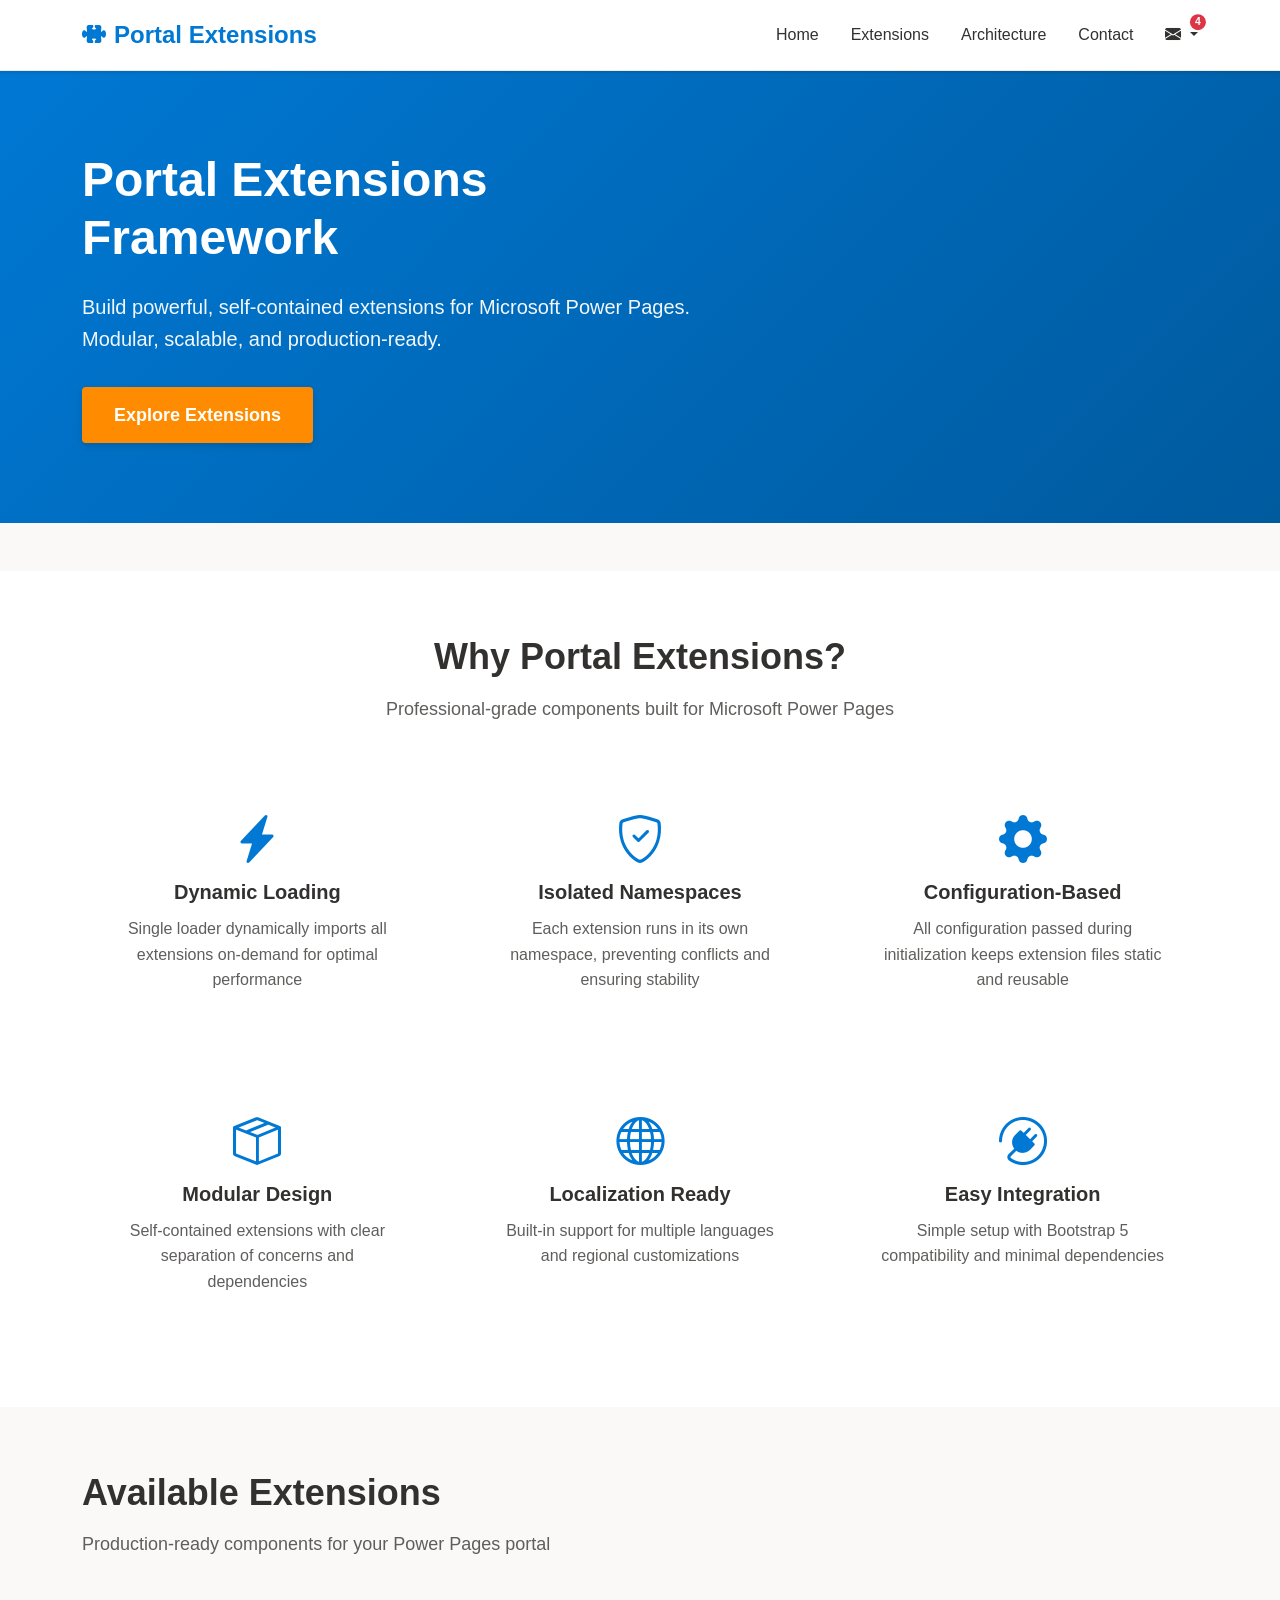
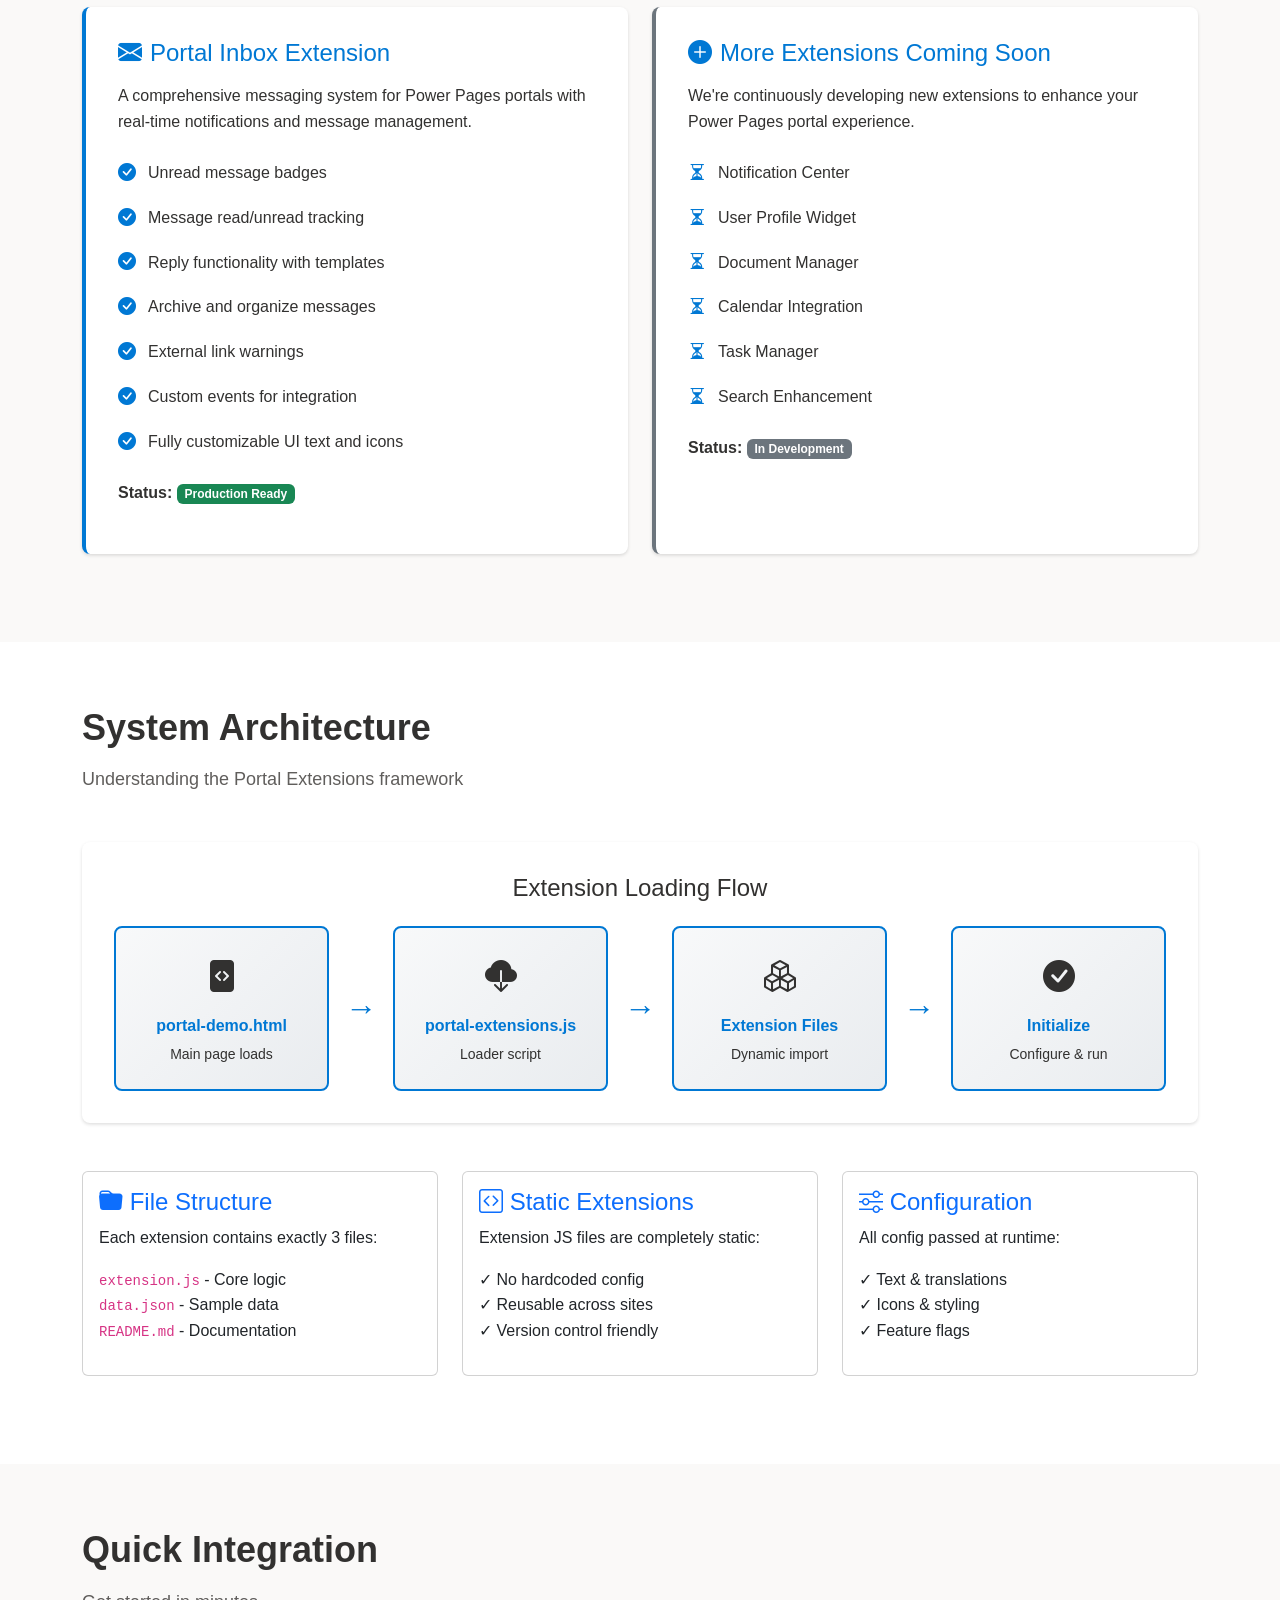
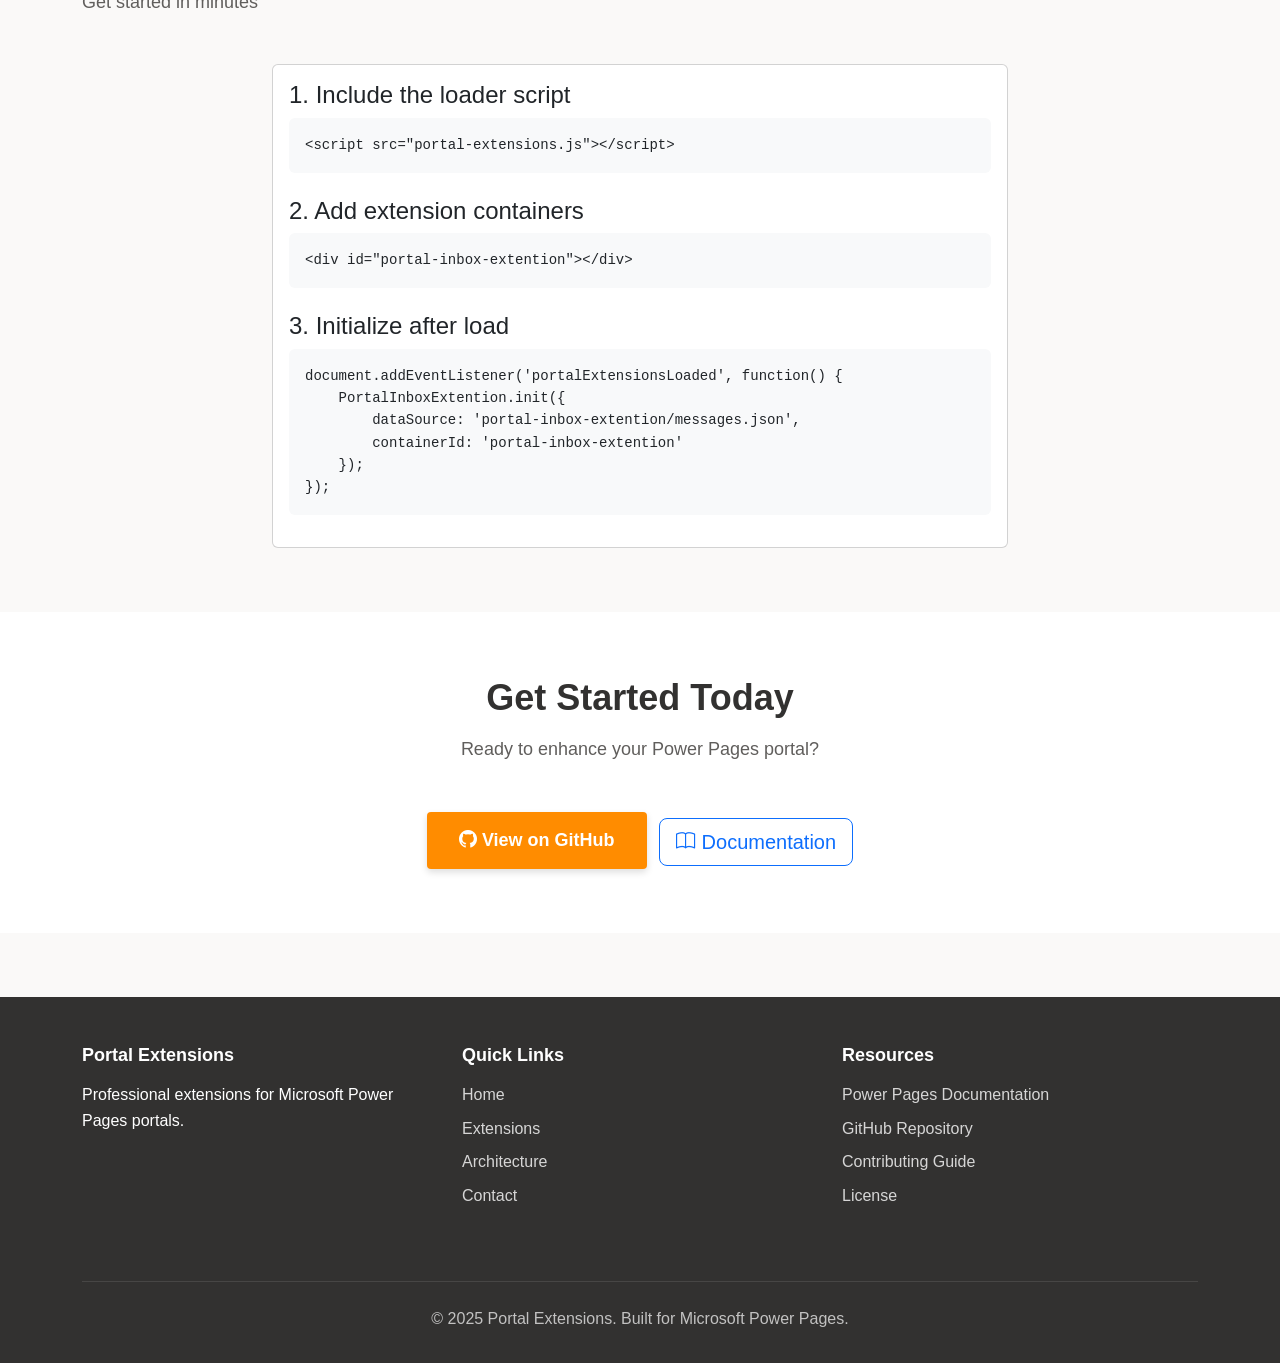
==== portal-demo.html @ da767252 "Implement complete extension isolation with self-injected styles - Added injectStyles() method to po" ====
<!DOCTYPE html>
<html lang="en">
<head>
    <meta charset="UTF-8">
    <meta name="viewport" content="width=device-width, initial-scale=1.0">
    <title>Portal Extensions - Professional Components for Microsoft Power Pages</title>
    
    <!-- Bootstrap 5 CSS -->
    <link href="https://cdn.jsdelivr.net/npm/bootstrap@5.3.0/dist/css/bootstrap.min.css" rel="stylesheet">
    
    <!-- Bootstrap Icons -->
    <link rel="stylesheet" href="https://cdn.jsdelivr.net/npm/bootstrap-icons@1.11.0/font/bootstrap-icons.css">
    
    <style>
        /* Power Pages-inspired Design System */
        :root {
            --primary-blue: #0078d4;
            --primary-dark: #005a9e;
            --accent-orange: #ff8c00;
            --text-primary: #323130;
            --text-secondary: #605e5c;
            --bg-light: #faf9f8;
            --bg-white: #ffffff;
            --border-color: #edebe9;
            --shadow-sm: 0 1.6px 3.6px rgba(0,0,0,.132);
            --shadow-md: 0 3.2px 7.2px rgba(0,0,0,.132);
            --shadow-lg: 0 6.4px 14.4px rgba(0,0,0,.132);
        }

        * {
            margin: 0;
            padding: 0;
            box-sizing: border-box;
        }

        body {
            font-family: 'Segoe UI', Tahoma, Geneva, Verdana, sans-serif;
            color: var(--text-primary);
            background-color: var(--bg-light);
            line-height: 1.6;
        }

        /* Header Styles */
        .site-header {
            background-color: var(--bg-white);
            border-bottom: 1px solid var(--border-color);
            padding: 1rem 0;
            position: sticky;
            top: 0;
            z-index: 1000;
            box-shadow: var(--shadow-sm);
        }

        .site-header .container {
            display: flex;
            justify-content: space-between;
            align-items: center;
        }

        .site-logo {
            font-size: 1.5rem;
            font-weight: 600;
            color: var(--primary-blue);
            text-decoration: none;
            display: flex;
            align-items: center;
            gap: 0.5rem;
        }

        .site-logo:hover {
            color: var(--primary-dark);
        }

        .main-nav {
            list-style: none;
            display: flex;
            gap: 2rem;
            align-items: center;
            margin: 0;
        }

        .main-nav a {
            color: var(--text-primary);
            text-decoration: none;
            font-weight: 500;
            transition: color 0.2s;
        }

        .main-nav a:hover {
            color: var(--primary-blue);
        }

        .utility-nav {
            display: flex;
            align-items: center;
            gap: 1rem;
        }

        /* Hero Section */
        .hero-section {
            background: linear-gradient(135deg, var(--primary-blue) 0%, var(--primary-dark) 100%);
            color: white;
            padding: 5rem 0;
            margin-bottom: 3rem;
        }

        .hero-content h1 {
            font-size: 3rem;
            font-weight: 700;
            margin-bottom: 1.5rem;
        }

        .hero-content .lead {
            font-size: 1.25rem;
            margin-bottom: 2rem;
            opacity: 0.95;
        }

        .btn-hero {
            display: inline-block;
            background-color: var(--accent-orange);
            color: white;
            padding: 0.875rem 2rem;
            font-size: 1.125rem;
            font-weight: 600;
            text-decoration: none;
            border-radius: 4px;
            transition: all 0.2s;
            box-shadow: var(--shadow-md);
        }

        .btn-hero:hover {
            background-color: #e67e00;
            color: white;
            box-shadow: var(--shadow-lg);
            transform: translateY(-2px);
        }

        /* Content Sections */
        .content-section {
            padding: 4rem 0;
            background-color: var(--bg-white);
        }

        .content-section:nth-child(even) {
            background-color: var(--bg-light);
        }

        .section-title {
            font-size: 2.25rem;
            font-weight: 700;
            margin-bottom: 1rem;
            color: var(--text-primary);
        }

        .section-subtitle {
            font-size: 1.125rem;
            color: var(--text-secondary);
            margin-bottom: 3rem;
        }

        /* Feature Grid */
        .feature-grid {
            display: grid;
            grid-template-columns: repeat(auto-fit, minmax(300px, 1fr));
            gap: 2rem;
            margin-top: 3rem;
        }

        .feature-item {
            text-align: center;
            padding: 2rem;
        }

        .feature-item i {
            font-size: 3rem;
            color: var(--primary-blue);
            margin-bottom: 1rem;
        }

        .feature-item h4 {
            font-size: 1.25rem;
            font-weight: 600;
            margin-bottom: 0.75rem;
        }

        .feature-item p {
            color: var(--text-secondary);
        }

        /* Extension Cards */
        .extension-card {
            background: white;
            border-radius: 8px;
            padding: 2rem;
            box-shadow: var(--shadow-sm);
            border-left: 4px solid var(--primary-blue);
            transition: all 0.2s;
            height: 100%;
        }

        .extension-card:hover {
            box-shadow: var(--shadow-md);
            transform: translateY(-4px);
        }

        .extension-card h3 {
            color: var(--primary-blue);
            font-size: 1.5rem;
            margin-bottom: 1rem;
            display: flex;
            align-items: center;
            gap: 0.5rem;
        }

        .features-list {
            list-style: none;
            padding: 0;
        }

        .features-list li {
            padding: 0.5rem 0;
            display: flex;
            align-items: center;
            gap: 0.75rem;
        }

        .features-list i {
            color: var(--primary-blue);
            font-size: 1.125rem;
        }

        /* Architecture Diagram */
        .architecture-diagram {
            background: white;
            border-radius: 8px;
            padding: 2rem;
            box-shadow: var(--shadow-sm);
            margin: 2rem 0;
        }

        .architecture-flow {
            display: flex;
            justify-content: space-between;
            align-items: center;
            flex-wrap: wrap;
            gap: 1rem;
        }

        .architecture-box {
            flex: 1;
            min-width: 180px;
            background: linear-gradient(135deg, #f8f9fa 0%, #e9ecef 100%);
            border: 2px solid var(--primary-blue);
            border-radius: 8px;
            padding: 1.5rem;
            text-align: center;
        }

        .architecture-box h4 {
            font-size: 1rem;
            font-weight: 600;
            margin: 0.75rem 0 0.5rem 0;
            color: var(--primary-blue);
        }

        .architecture-arrow {
            font-size: 2rem;
            color: var(--primary-blue);
            font-weight: bold;
        }

        .architecture-box i {
            font-size: 2rem;
        }

        .extension-card.secondary {
            border-left-color: #6c757d;
        }

        /* Footer */
        .site-footer {
            background-color: var(--text-primary);
            color: white;
            padding: 3rem 0 1rem;
            margin-top: 4rem;
        }

        .site-footer h5 {
            font-size: 1.125rem;
            font-weight: 600;
            margin-bottom: 1rem;
        }

        .footer-links {
            list-style: none;
            padding: 0;
        }

        .footer-links li {
            margin-bottom: 0.5rem;
        }

        .footer-links a {
            color: rgba(255, 255, 255, 0.8);
            text-decoration: none;
            transition: color 0.2s;
        }

        .footer-links a:hover {
            color: white;
        }

        .footer-bottom {
            border-top: 1px solid rgba(255, 255, 255, 0.1);
            margin-top: 2rem;
            padding-top: 1.5rem;
            text-align: center;
            color: rgba(255, 255, 255, 0.7);
        }

        /* Responsive Design */
        @media (max-width: 768px) {
            .main-nav {
                flex-direction: column;
                gap: 1rem;
            }

            .hero-content h1 {
                font-size: 2rem;
            }

            .architecture-arrow {
                display: none;
            }

            .architecture-flow {
                flex-direction: column;
            }
        }
    </style>
</head>
<body>
    <!-- Header -->
    <header class="site-header">
        <div class="container">
            <a href="#" class="site-logo">
                <i class="bi bi-puzzle-fill"></i>
                Portal Extensions
            </a>
            <nav>
                <ul class="main-nav">
                    <li><a href="#home">Home</a></li>
                    <li><a href="#extensions">Extensions</a></li>
                    <li><a href="#architecture">Architecture</a></li>
                    <li><a href="#contact">Contact</a></li>
                    <li class="utility-nav">
                        <div id="portal-inbox-extention"></div>
                    </li>
                </ul>
            </nav>
        </div>
    </header>

    <!-- Hero Section -->
    <section class="hero-section" id="home">
        <div class="container">
            <div class="row align-items-center">
                <div class="col-lg-7 hero-content">
                    <h1>Portal Extensions Framework</h1>
                    <p class="lead">Build powerful, self-contained extensions for Microsoft Power Pages. Modular, scalable, and production-ready.</p>
                    <a href="#extensions" class="btn-hero">Explore Extensions</a>
                </div>
            </div>
        </div>
    </section>

    <!-- Features Section -->
    <section class="content-section">
        <div class="container">
            <h2 class="section-title text-center">Why Portal Extensions?</h2>
            <p class="section-subtitle text-center">Professional-grade components built for Microsoft Power Pages</p>
            
            <div class="feature-grid">
                <div class="feature-item">
                    <i class="bi bi-lightning-charge-fill"></i>
                    <h4>Dynamic Loading</h4>
                    <p>Single loader dynamically imports all extensions on-demand for optimal performance</p>
                </div>
                <div class="feature-item">
                    <i class="bi bi-shield-check"></i>
                    <h4>Isolated Namespaces</h4>
                    <p>Each extension runs in its own namespace, preventing conflicts and ensuring stability</p>
                </div>
                <div class="feature-item">
                    <i class="bi bi-gear-fill"></i>
                    <h4>Configuration-Based</h4>
                    <p>All configuration passed during initialization keeps extension files static and reusable</p>
                </div>
                <div class="feature-item">
                    <i class="bi bi-box-seam"></i>
                    <h4>Modular Design</h4>
                    <p>Self-contained extensions with clear separation of concerns and dependencies</p>
                </div>
                <div class="feature-item">
                    <i class="bi bi-globe"></i>
                    <h4>Localization Ready</h4>
                    <p>Built-in support for multiple languages and regional customizations</p>
                </div>
                <div class="feature-item">
                    <i class="bi bi-plugin"></i>
                    <h4>Easy Integration</h4>
                    <p>Simple setup with Bootstrap 5 compatibility and minimal dependencies</p>
                </div>
            </div>
        </div>
    </section>

    <!-- Extensions Section -->
    <section class="content-section" id="extensions">
        <div class="container">
            <h2 class="section-title">Available Extensions</h2>
            <p class="section-subtitle">Production-ready components for your Power Pages portal</p>
            
            <div class="row">
                <div class="col-lg-6 mb-4">
                    <div class="extension-card">
                        <h3><i class="bi bi-envelope-fill"></i> Portal Inbox Extension</h3>
                        <p>A comprehensive messaging system for Power Pages portals with real-time notifications and message management.</p>
                        <ul class="features-list">
                            <li><i class="bi bi-check-circle-fill"></i> Unread message badges</li>
                            <li><i class="bi bi-check-circle-fill"></i> Message read/unread tracking</li>
                            <li><i class="bi bi-check-circle-fill"></i> Reply functionality with templates</li>
                            <li><i class="bi bi-check-circle-fill"></i> Archive and organize messages</li>
                            <li><i class="bi bi-check-circle-fill"></i> External link warnings</li>
                            <li><i class="bi bi-check-circle-fill"></i> Custom events for integration</li>
                            <li><i class="bi bi-check-circle-fill"></i> Fully customizable UI text and icons</li>
                        </ul>
                        <p class="mt-3"><strong>Status:</strong> <span class="badge bg-success">Production Ready</span></p>
                    </div>
                </div>
                
                <div class="col-lg-6 mb-4">
                    <div class="extension-card secondary">
                        <h3><i class="bi bi-plus-circle-fill"></i> More Extensions Coming Soon</h3>
                        <p>We're continuously developing new extensions to enhance your Power Pages portal experience.</p>
                        <ul class="features-list">
                            <li><i class="bi bi-hourglass-split"></i> Notification Center</li>
                            <li><i class="bi bi-hourglass-split"></i> User Profile Widget</li>
                            <li><i class="bi bi-hourglass-split"></i> Document Manager</li>
                            <li><i class="bi bi-hourglass-split"></i> Calendar Integration</li>
                            <li><i class="bi bi-hourglass-split"></i> Task Manager</li>
                            <li><i class="bi bi-hourglass-split"></i> Search Enhancement</li>
                        </ul>
                        <p class="mt-3"><strong>Status:</strong> <span class="badge bg-secondary">In Development</span></p>
                    </div>
                </div>
            </div>
        </div>
    </section>

    <!-- Architecture Section -->
    <section class="content-section" id="architecture">
        <div class="container">
            <h2 class="section-title">System Architecture</h2>
            <p class="section-subtitle">Understanding the Portal Extensions framework</p>
            
            <div class="architecture-diagram">
                <h4 class="text-center mb-4">Extension Loading Flow</h4>
                <div class="architecture-flow">
                    <div class="architecture-box">
                        <i class="bi bi-file-code-fill"></i>
                        <h4>portal-demo.html</h4>
                        <p class="small mb-0">Main page loads</p>
                    </div>
                    <div class="architecture-arrow">→</div>
                    <div class="architecture-box">
                        <i class="bi bi-cloud-download-fill"></i>
                        <h4>portal-extensions.js</h4>
                        <p class="small mb-0">Loader script</p>
                    </div>
                    <div class="architecture-arrow">→</div>
                    <div class="architecture-box">
                        <i class="bi bi-boxes"></i>
                        <h4>Extension Files</h4>
                        <p class="small mb-0">Dynamic import</p>
                    </div>
                    <div class="architecture-arrow">→</div>
                    <div class="architecture-box">
                        <i class="bi bi-check-circle-fill"></i>
                        <h4>Initialize</h4>
                        <p class="small mb-0">Configure & run</p>
                    </div>
                </div>
            </div>

            <div class="row mt-5">
                <div class="col-md-4 mb-4">
                    <div class="card h-100">
                        <div class="card-body">
                            <h4 class="text-primary"><i class="bi bi-folder-fill"></i> File Structure</h4>
                            <p>Each extension contains exactly 3 files:</p>
                            <ul class="list-unstyled">
                                <li><code>extension.js</code> - Core logic</li>
                                <li><code>data.json</code> - Sample data</li>
                                <li><code>README.md</code> - Documentation</li>
                            </ul>
                        </div>
                    </div>
                </div>
                <div class="col-md-4 mb-4">
                    <div class="card h-100">
                        <div class="card-body">
                            <h4 class="text-primary"><i class="bi bi-code-square"></i> Static Extensions</h4>
                            <p>Extension JS files are completely static:</p>
                            <ul class="list-unstyled">
                                <li>✓ No hardcoded config</li>
                                <li>✓ Reusable across sites</li>
                                <li>✓ Version control friendly</li>
                            </ul>
                        </div>
                    </div>
                </div>
                <div class="col-md-4 mb-4">
                    <div class="card h-100">
                        <div class="card-body">
                            <h4 class="text-primary"><i class="bi bi-sliders"></i> Configuration</h4>
                            <p>All config passed at runtime:</p>
                            <ul class="list-unstyled">
                                <li>✓ Text & translations</li>
                                <li>✓ Icons & styling</li>
                                <li>✓ Feature flags</li>
                            </ul>
                        </div>
                    </div>
                </div>
            </div>
        </div>
    </section>

    <!-- Integration Section -->
    <section class="content-section">
        <div class="container">
            <h2 class="section-title">Quick Integration</h2>
            <p class="section-subtitle">Get started in minutes</p>
            
            <div class="row">
                <div class="col-lg-8 offset-lg-2">
                    <div class="card">
                        <div class="card-body">
                            <h4>1. Include the loader script</h4>
                            <pre class="bg-light p-3 rounded"><code>&lt;script src="portal-extensions.js"&gt;&lt;/script&gt;</code></pre>
                            
                            <h4 class="mt-4">2. Add extension containers</h4>
                            <pre class="bg-light p-3 rounded"><code>&lt;div id="portal-inbox-extention"&gt;&lt;/div&gt;</code></pre>
                            
                            <h4 class="mt-4">3. Initialize after load</h4>
                            <pre class="bg-light p-3 rounded"><code>document.addEventListener('portalExtensionsLoaded', function() {
    PortalInboxExtention.init({
        dataSource: 'portal-inbox-extention/messages.json',
        containerId: 'portal-inbox-extention'
    });
});</code></pre>
                        </div>
                    </div>
                </div>
            </div>
        </div>
    </section>

    <!-- Contact Section -->
    <section class="content-section" id="contact">
        <div class="container">
            <div class="row">
                <div class="col-lg-6 offset-lg-3 text-center">
                    <h2 class="section-title">Get Started Today</h2>
                    <p class="section-subtitle">Ready to enhance your Power Pages portal?</p>
                    <a href="https://github.com" class="btn-hero me-2"><i class="bi bi-github"></i> View on GitHub</a>
                    <a href="#" class="btn btn-outline-primary btn-lg"><i class="bi bi-book"></i> Documentation</a>
                </div>
            </div>
        </div>
    </section>

    <!-- Footer -->
    <footer class="site-footer">
        <div class="container">
            <div class="row">
                <div class="col-md-4 mb-4">
                    <h5>Portal Extensions</h5>
                    <p>Professional extensions for Microsoft Power Pages portals.</p>
                </div>
                <div class="col-md-4 mb-4">
                    <h5>Quick Links</h5>
                    <ul class="footer-links">
                        <li><a href="#home">Home</a></li>
                        <li><a href="#extensions">Extensions</a></li>
                        <li><a href="#architecture">Architecture</a></li>
                        <li><a href="#contact">Contact</a></li>
                    </ul>
                </div>
                <div class="col-md-4 mb-4">
                    <h5>Resources</h5>
                    <ul class="footer-links">
                        <li><a href="https://learn.microsoft.com/en-us/power-pages/">Power Pages Documentation</a></li>
                        <li><a href="https://github.com">GitHub Repository</a></li>
                        <li><a href="#">Contributing Guide</a></li>
                        <li><a href="#">License</a></li>
                    </ul>
                </div>
            </div>
            <div class="footer-bottom">
                <p>&copy; 2025 Portal Extensions. Built for Microsoft Power Pages.</p>
            </div>
        </div>
    </footer>

    <!-- Bootstrap 5 JavaScript -->
    <script src="https://cdn.jsdelivr.net/npm/bootstrap@5.3.0/dist/js/bootstrap.bundle.min.js"></script>
    
    <!-- Portal Extensions Loader -->
    <script src="portal-extensions.js"></script>
    
    <!-- Initialize Extensions -->
    <script>
        // Wait for all extensions to load
        document.addEventListener('portalExtensionsLoaded', function() {
            console.log('All portal extensions loaded successfully');
            
            // Initialize Portal Inbox Extension
            PortalInboxExtention.init({
                dataSource: 'portal-inbox-extention/messages.json',
                containerId: 'portal-inbox-extention',
                config: {
                    text: {
                        inboxLabel: 'Messages',
                        headerText: 'Inbox',
                        noMessagesText: 'No messages',
                        viewAllLabel: 'View All Messages',
                        fromLabel: 'From:',
                        subjectLabel: 'Subject:',
                        replyLabel: 'Reply',
                        archiveLabel: 'Archive',
                        markReadLabel: 'Mark as Read',
                        markUnreadLabel: 'Mark as Unread',
                        externalLinkWarning: 'This link will open in a new window. Continue?'
                    },
                    icons: {
                        inbox: 'bi-envelope-fill',
                        unread: 'bi-circle-fill',
                        read: 'bi-circle',
                        reply: 'bi-reply-fill',
                        archive: 'bi-archive-fill',
                        externalLink: 'bi-box-arrow-up-right'
                    },
                    styles: {
                        badgeClass: 'bg-danger',
                        primaryColor: '#0078d4',
                        hoverColor: '#f1f5f9'
                    },
                    features: {
                        enableReplies: true,
                        enableArchive: true,
                        enableMarkRead: true,
                        enableExternalLinkWarning: true,
                        autoRefresh: false,
                        refreshInterval: 30000
                    }
                }
            });
        });
    </script>
</body>
</html>
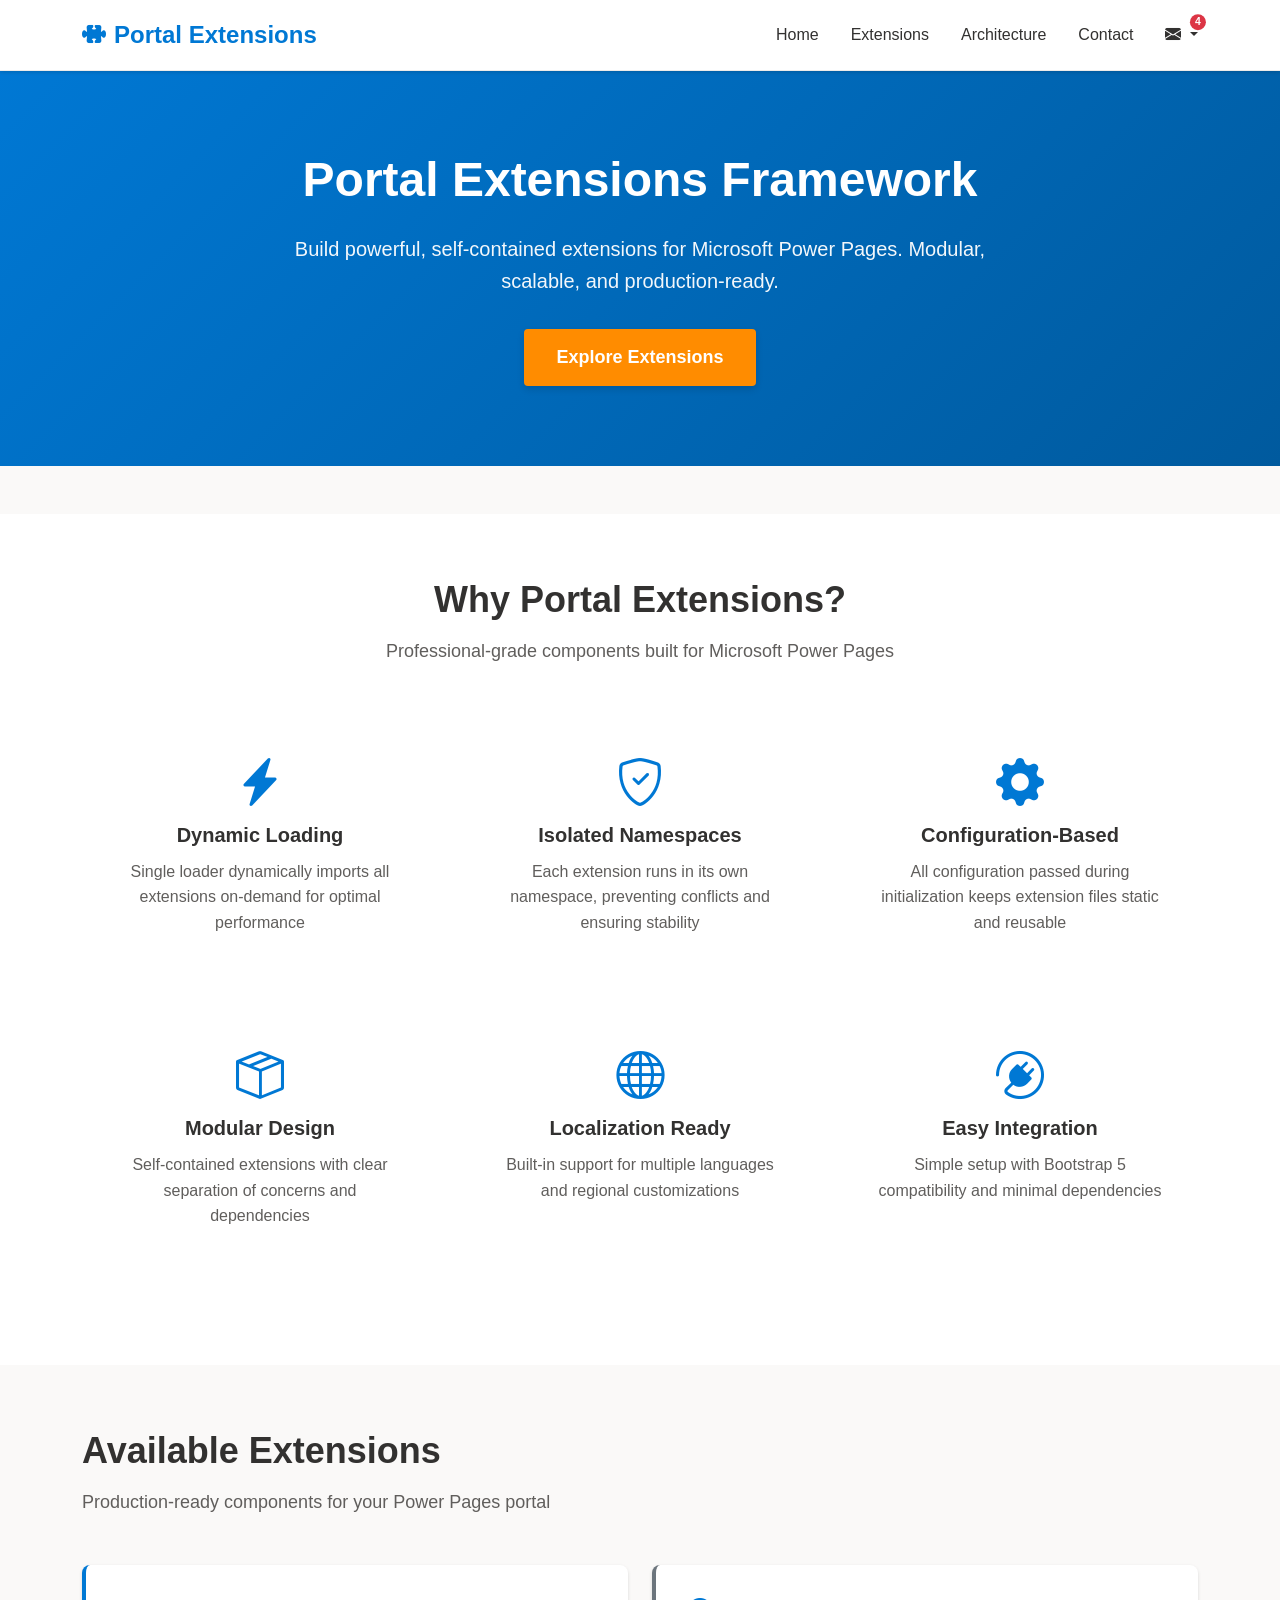
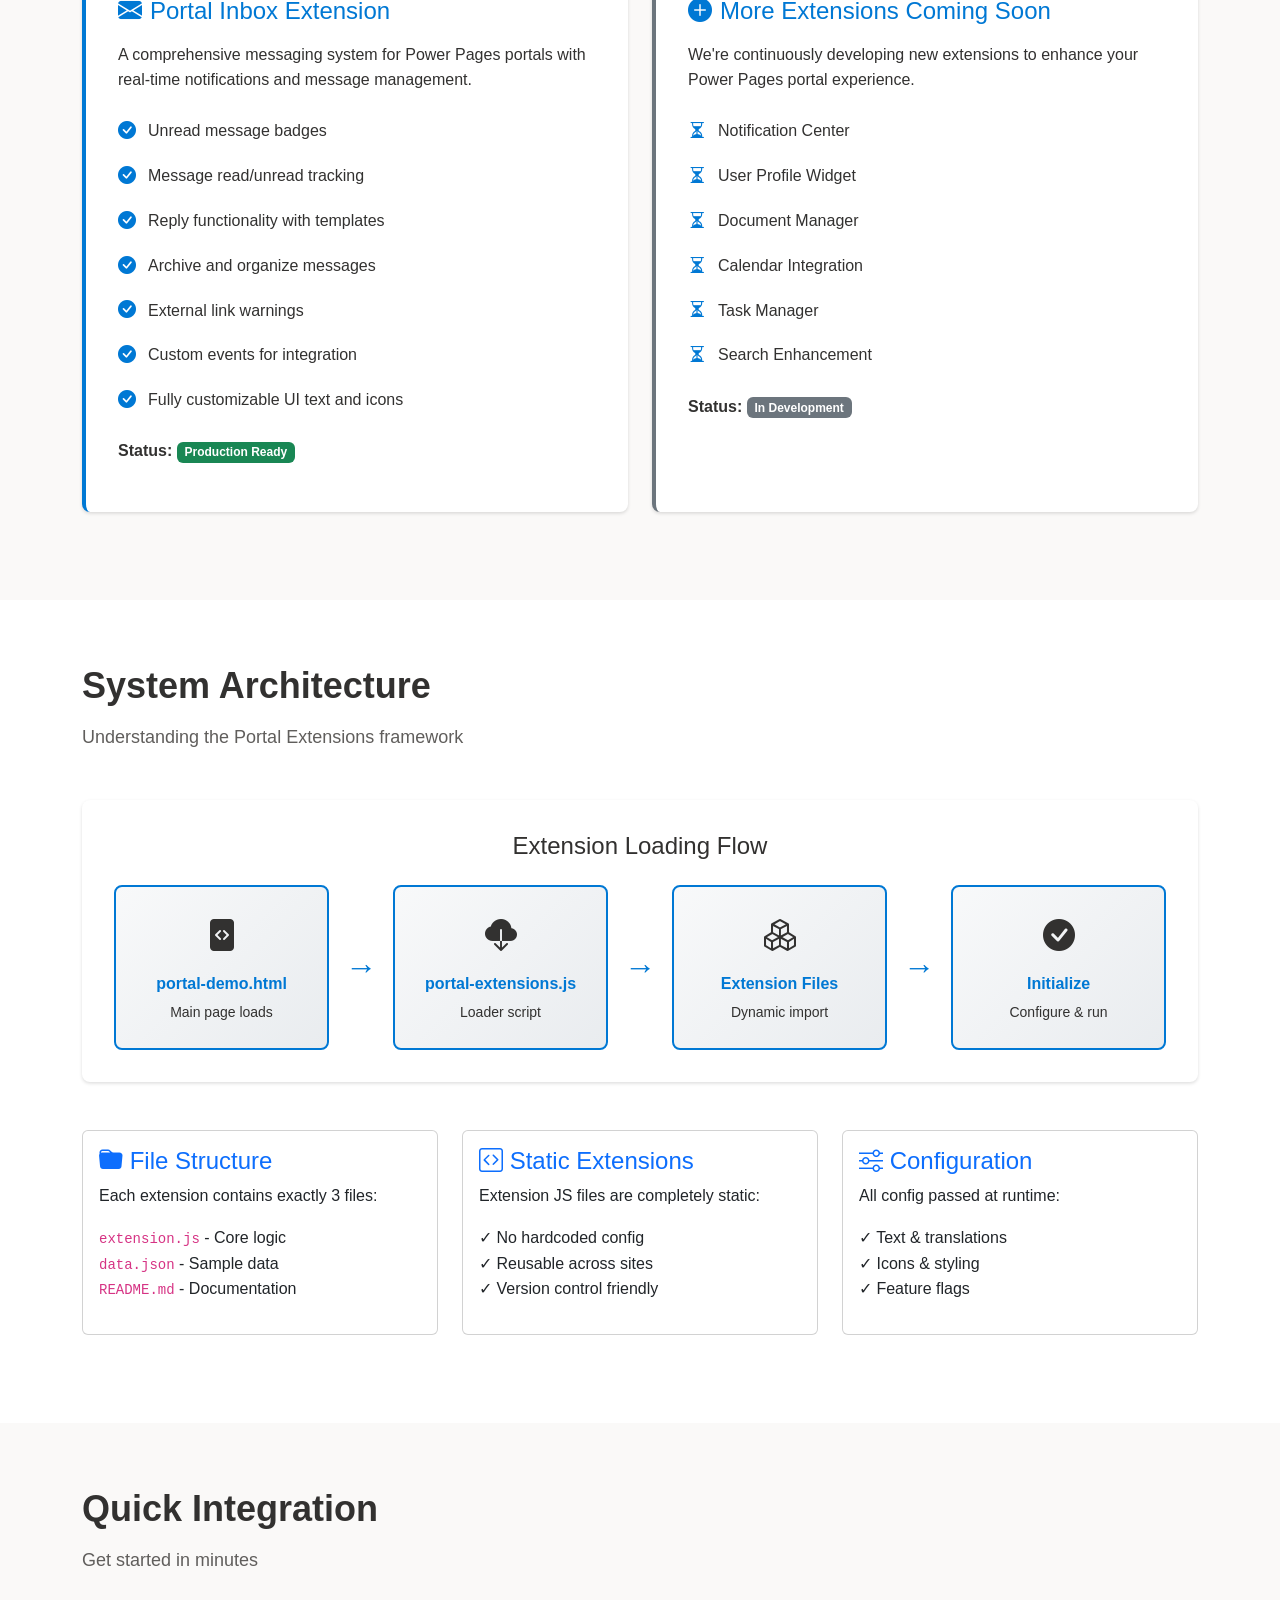
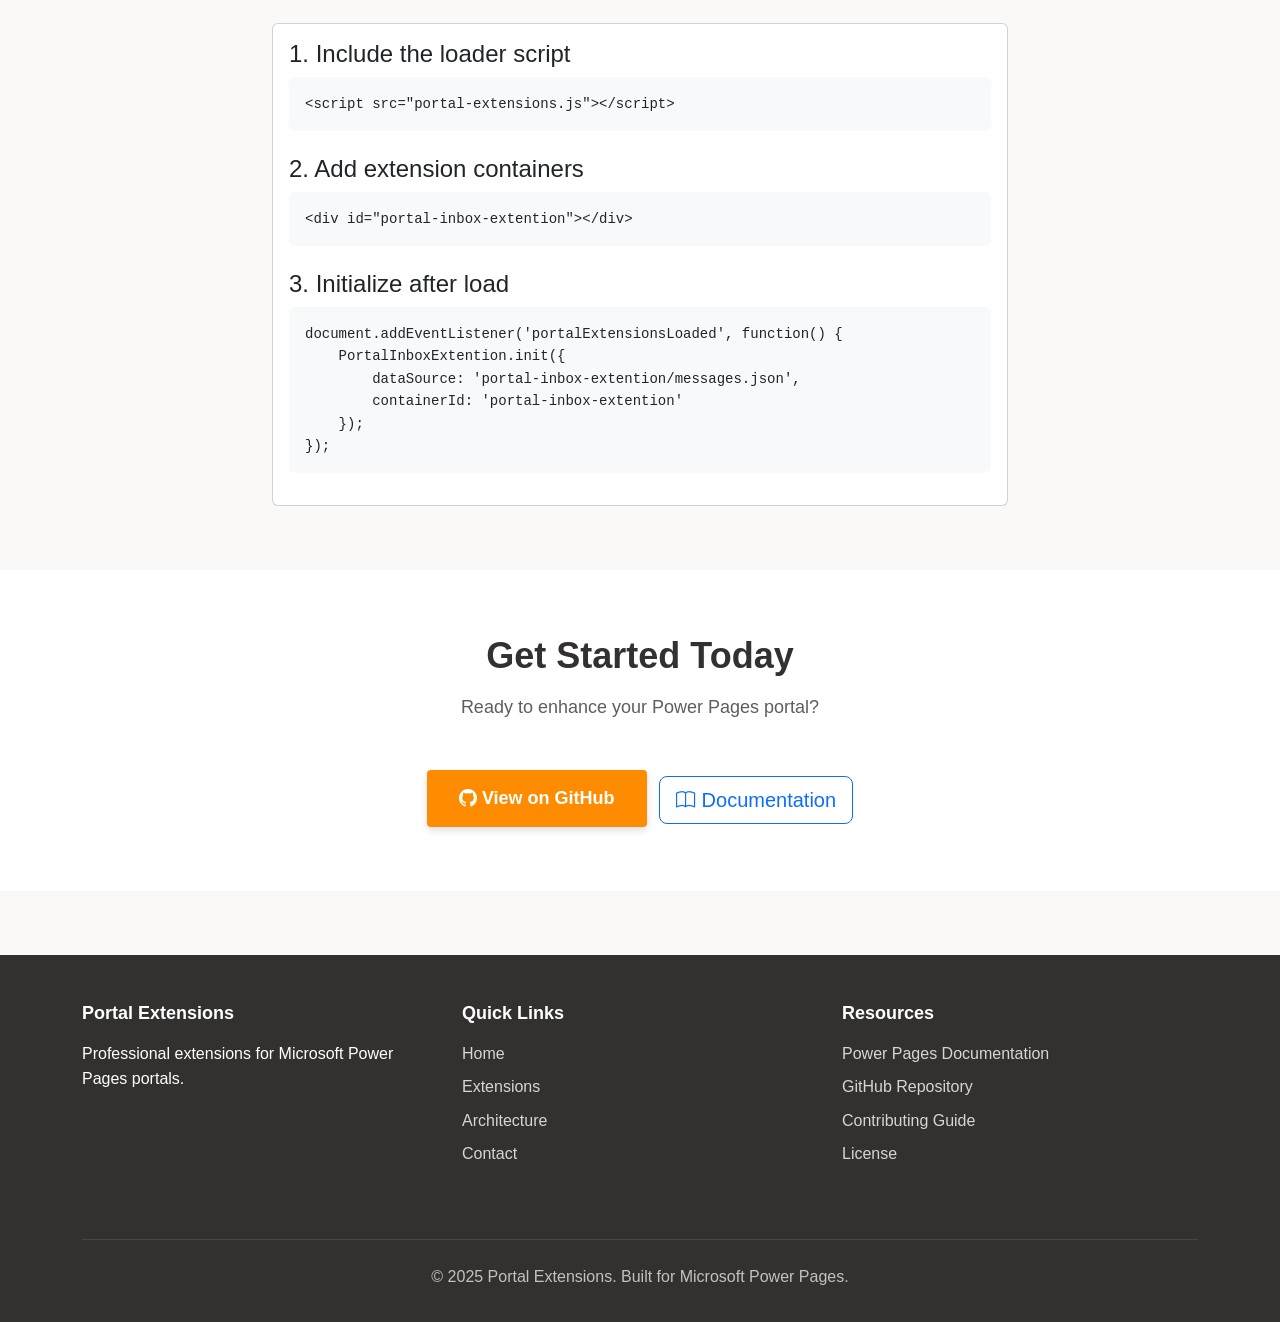
==== commit 22573a8a: "feat: Add full color configurability and responsive layout - Make all 17 extension colors fully conf" ====
--- a/portal-demo.html
+++ b/portal-demo.html
@@ -160,13 +160,6 @@
         }
 
         /* Feature Grid */
-        .feature-grid {
-            display: grid;
-            grid-template-columns: repeat(auto-fit, minmax(300px, 1fr));
-            gap: 2rem;
-            margin-top: 3rem;
-        }
-
         .feature-item {
             text-align: center;
             padding: 2rem;
@@ -365,8 +358,8 @@
     <!-- Hero Section -->
     <section class="hero-section" id="home">
         <div class="container">
-            <div class="row align-items-center">
-                <div class="col-lg-7 hero-content">
+            <div class="row justify-content-center">
+                <div class="col-lg-8 text-center hero-content">
                     <h1>Portal Extensions Framework</h1>
                     <p class="lead">Build powerful, self-contained extensions for Microsoft Power Pages. Modular, scalable, and production-ready.</p>
                     <a href="#extensions" class="btn-hero">Explore Extensions</a>
@@ -381,36 +374,48 @@
             <h2 class="section-title text-center">Why Portal Extensions?</h2>
             <p class="section-subtitle text-center">Professional-grade components built for Microsoft Power Pages</p>
             
-            <div class="feature-grid">
-                <div class="feature-item">
-                    <i class="bi bi-lightning-charge-fill"></i>
-                    <h4>Dynamic Loading</h4>
-                    <p>Single loader dynamically imports all extensions on-demand for optimal performance</p>
-                </div>
-                <div class="feature-item">
-                    <i class="bi bi-shield-check"></i>
-                    <h4>Isolated Namespaces</h4>
-                    <p>Each extension runs in its own namespace, preventing conflicts and ensuring stability</p>
-                </div>
-                <div class="feature-item">
-                    <i class="bi bi-gear-fill"></i>
-                    <h4>Configuration-Based</h4>
-                    <p>All configuration passed during initialization keeps extension files static and reusable</p>
-                </div>
-                <div class="feature-item">
-                    <i class="bi bi-box-seam"></i>
-                    <h4>Modular Design</h4>
-                    <p>Self-contained extensions with clear separation of concerns and dependencies</p>
-                </div>
-                <div class="feature-item">
-                    <i class="bi bi-globe"></i>
-                    <h4>Localization Ready</h4>
-                    <p>Built-in support for multiple languages and regional customizations</p>
-                </div>
-                <div class="feature-item">
-                    <i class="bi bi-plugin"></i>
-                    <h4>Easy Integration</h4>
-                    <p>Simple setup with Bootstrap 5 compatibility and minimal dependencies</p>
+            <div class="row mt-5">
+                <div class="col-lg-4 col-md-6 mb-4">
+                    <div class="feature-item">
+                        <i class="bi bi-lightning-charge-fill"></i>
+                        <h4>Dynamic Loading</h4>
+                        <p>Single loader dynamically imports all extensions on-demand for optimal performance</p>
+                    </div>
+                </div>
+                <div class="col-lg-4 col-md-6 mb-4">
+                    <div class="feature-item">
+                        <i class="bi bi-shield-check"></i>
+                        <h4>Isolated Namespaces</h4>
+                        <p>Each extension runs in its own namespace, preventing conflicts and ensuring stability</p>
+                    </div>
+                </div>
+                <div class="col-lg-4 col-md-6 mb-4">
+                    <div class="feature-item">
+                        <i class="bi bi-gear-fill"></i>
+                        <h4>Configuration-Based</h4>
+                        <p>All configuration passed during initialization keeps extension files static and reusable</p>
+                    </div>
+                </div>
+                <div class="col-lg-4 col-md-6 mb-4">
+                    <div class="feature-item">
+                        <i class="bi bi-box-seam"></i>
+                        <h4>Modular Design</h4>
+                        <p>Self-contained extensions with clear separation of concerns and dependencies</p>
+                    </div>
+                </div>
+                <div class="col-lg-4 col-md-6 mb-4">
+                    <div class="feature-item">
+                        <i class="bi bi-globe"></i>
+                        <h4>Localization Ready</h4>
+                        <p>Built-in support for multiple languages and regional customizations</p>
+                    </div>
+                </div>
+                <div class="col-lg-4 col-md-6 mb-4">
+                    <div class="feature-item">
+                        <i class="bi bi-plugin"></i>
+                        <h4>Easy Integration</h4>
+                        <p>Simple setup with Bootstrap 5 compatibility and minimal dependencies</p>
+                    </div>
                 </div>
             </div>
         </div>
@@ -629,8 +634,19 @@
             
             // Initialize Portal Inbox Extension
             PortalInboxExtention.init({
+                enabled: true, // Set to false to disable this extension
                 dataSource: 'portal-inbox-extention/messages.json',
                 containerId: 'portal-inbox-extention',
+                colors: {
+                    // Customize colors to match your site branding
+                    avatarGradientStart: '#0078d4',
+                    avatarGradientEnd: '#005a9e',
+                    headerGradientStart: '#0078d4',
+                    headerGradientEnd: '#005a9e',
+                    primaryColor: '#0078d4',
+                    badgeBackground: '#dc3545'
+                    // See README for all available color options
+                },
                 config: {
                     text: {
                         inboxLabel: 'Messages',
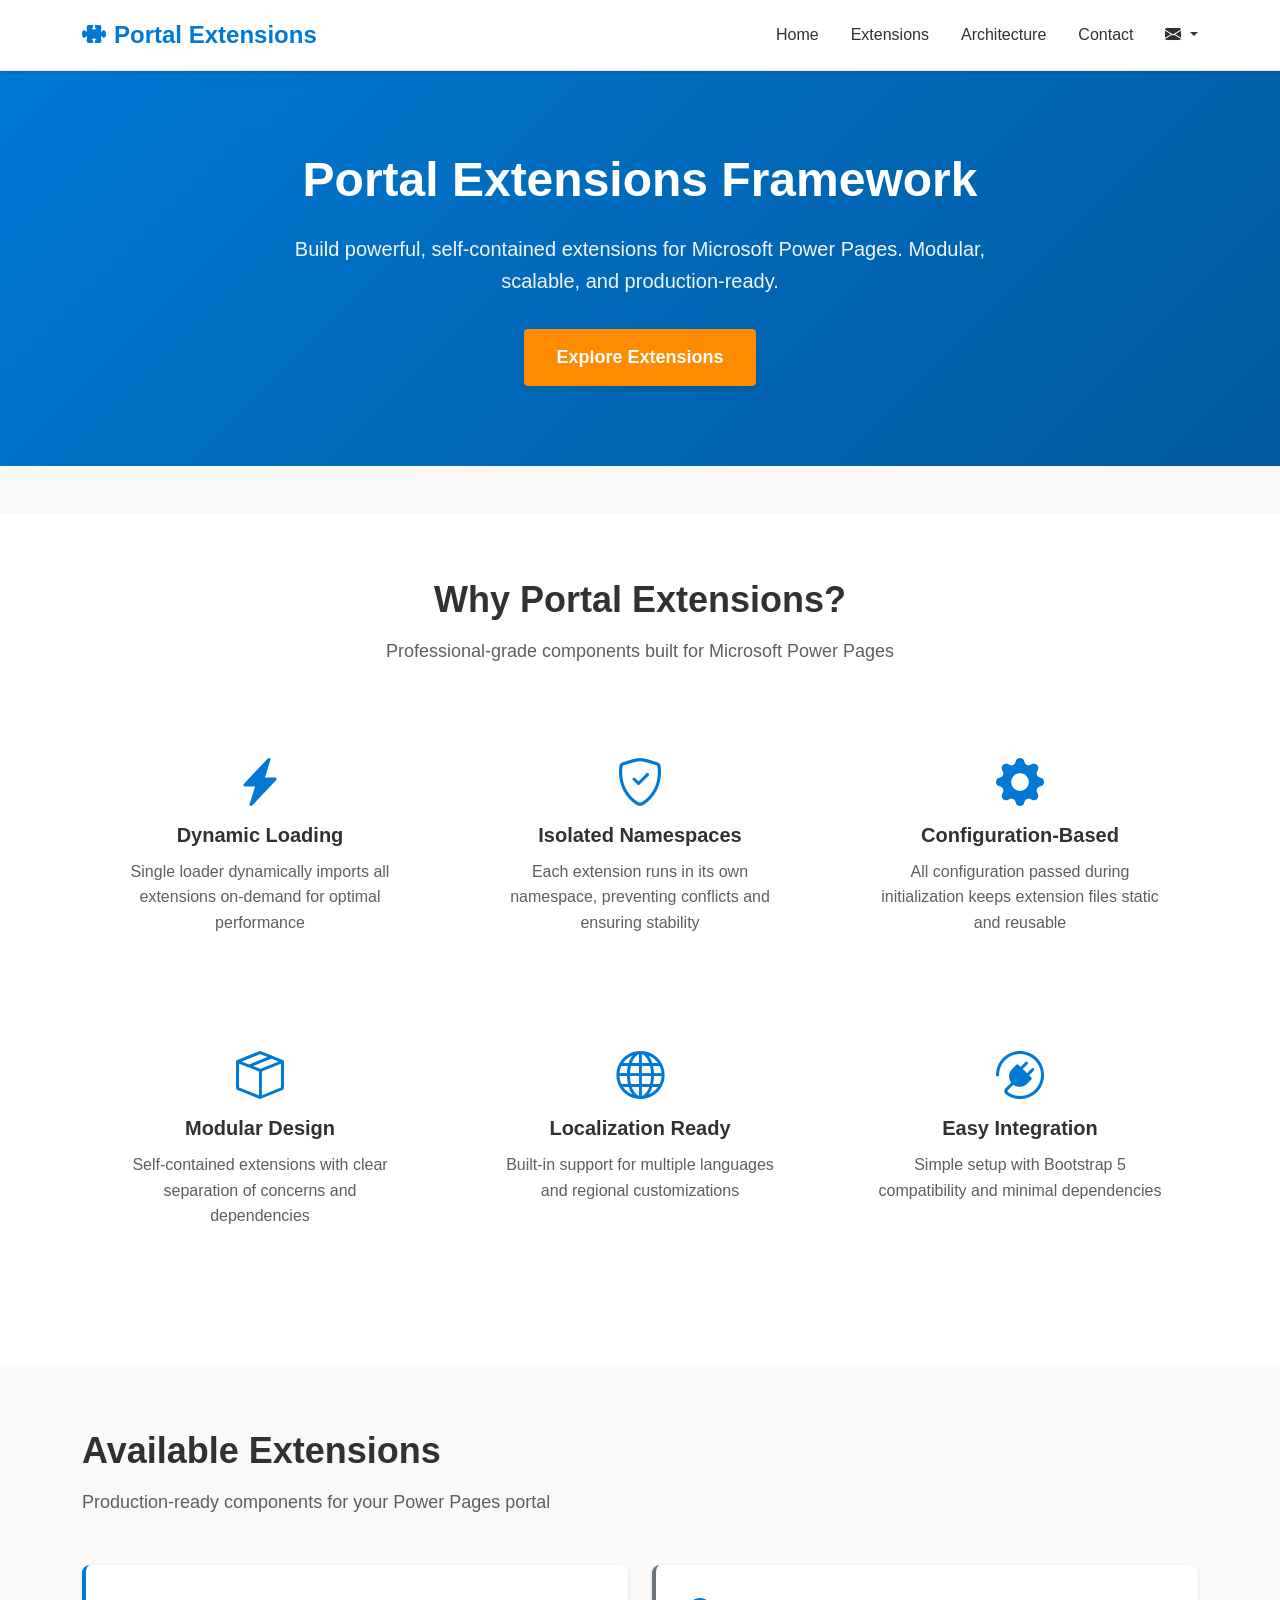
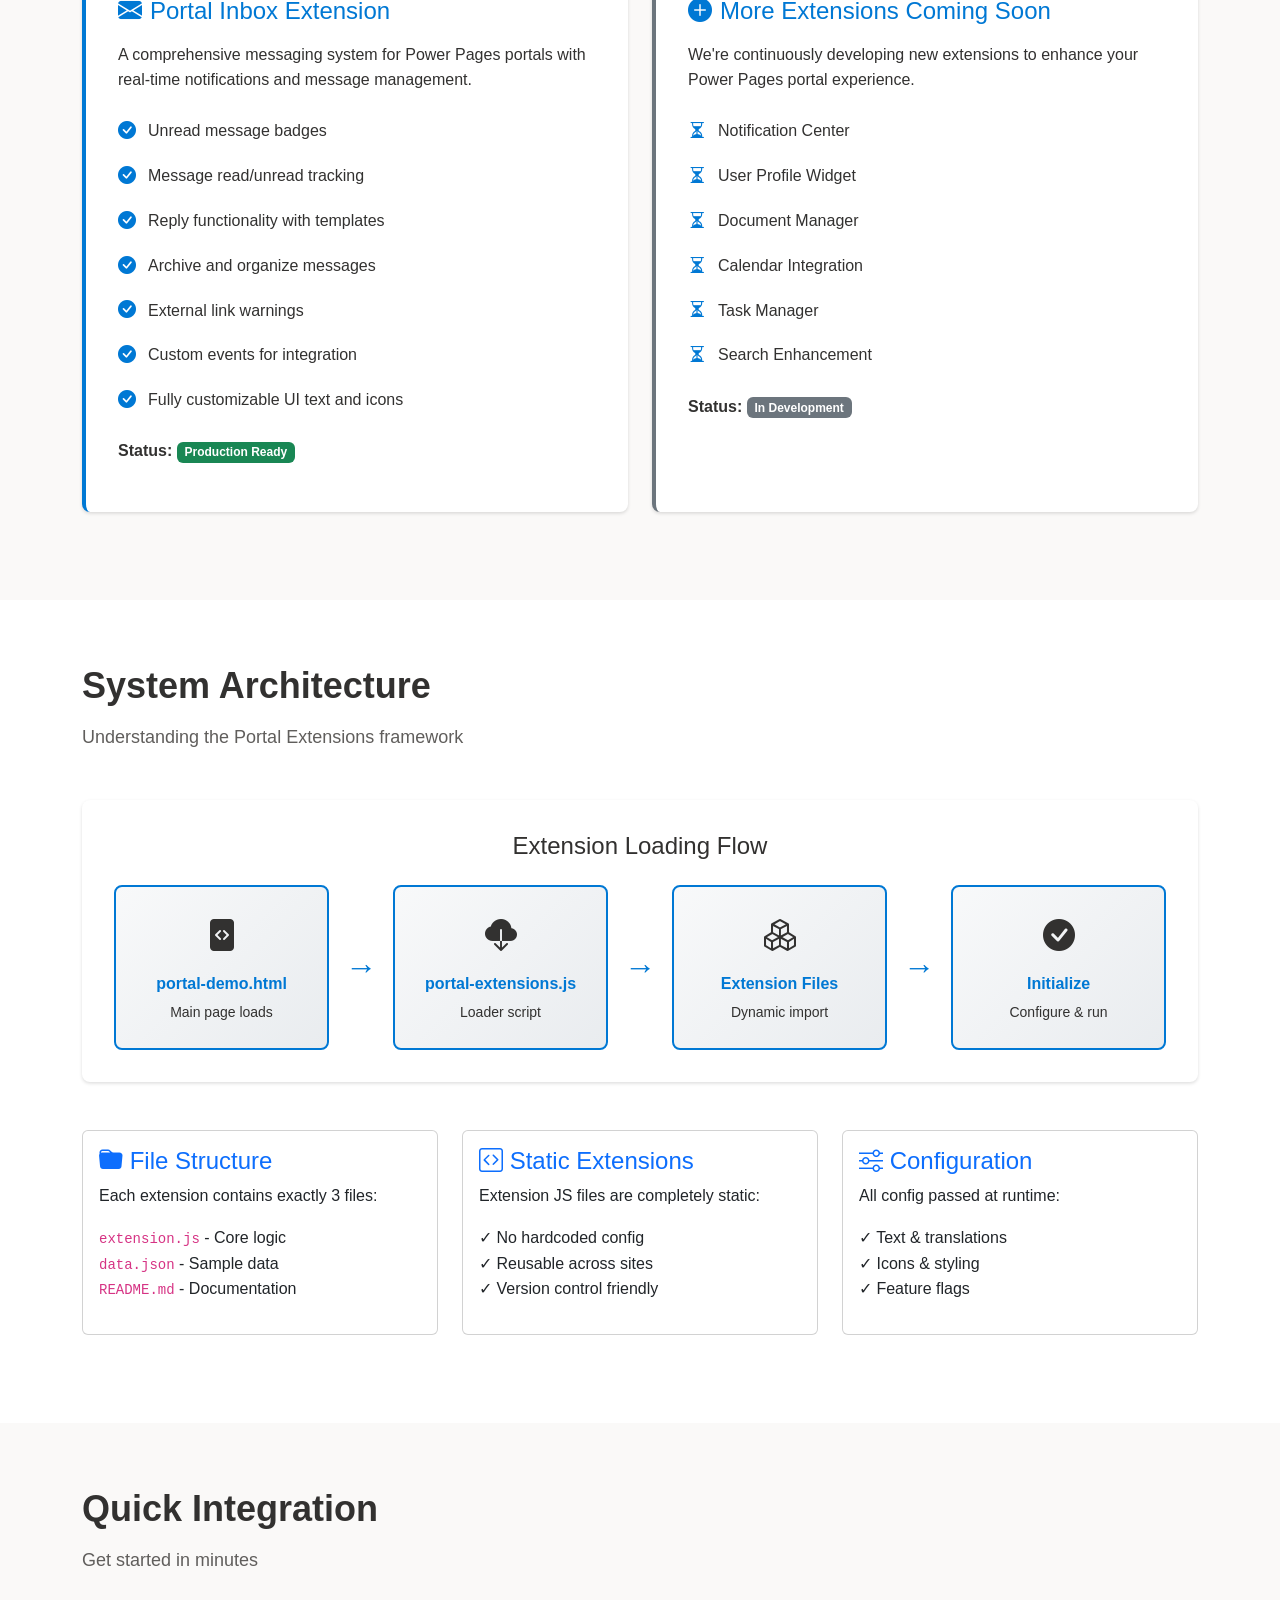
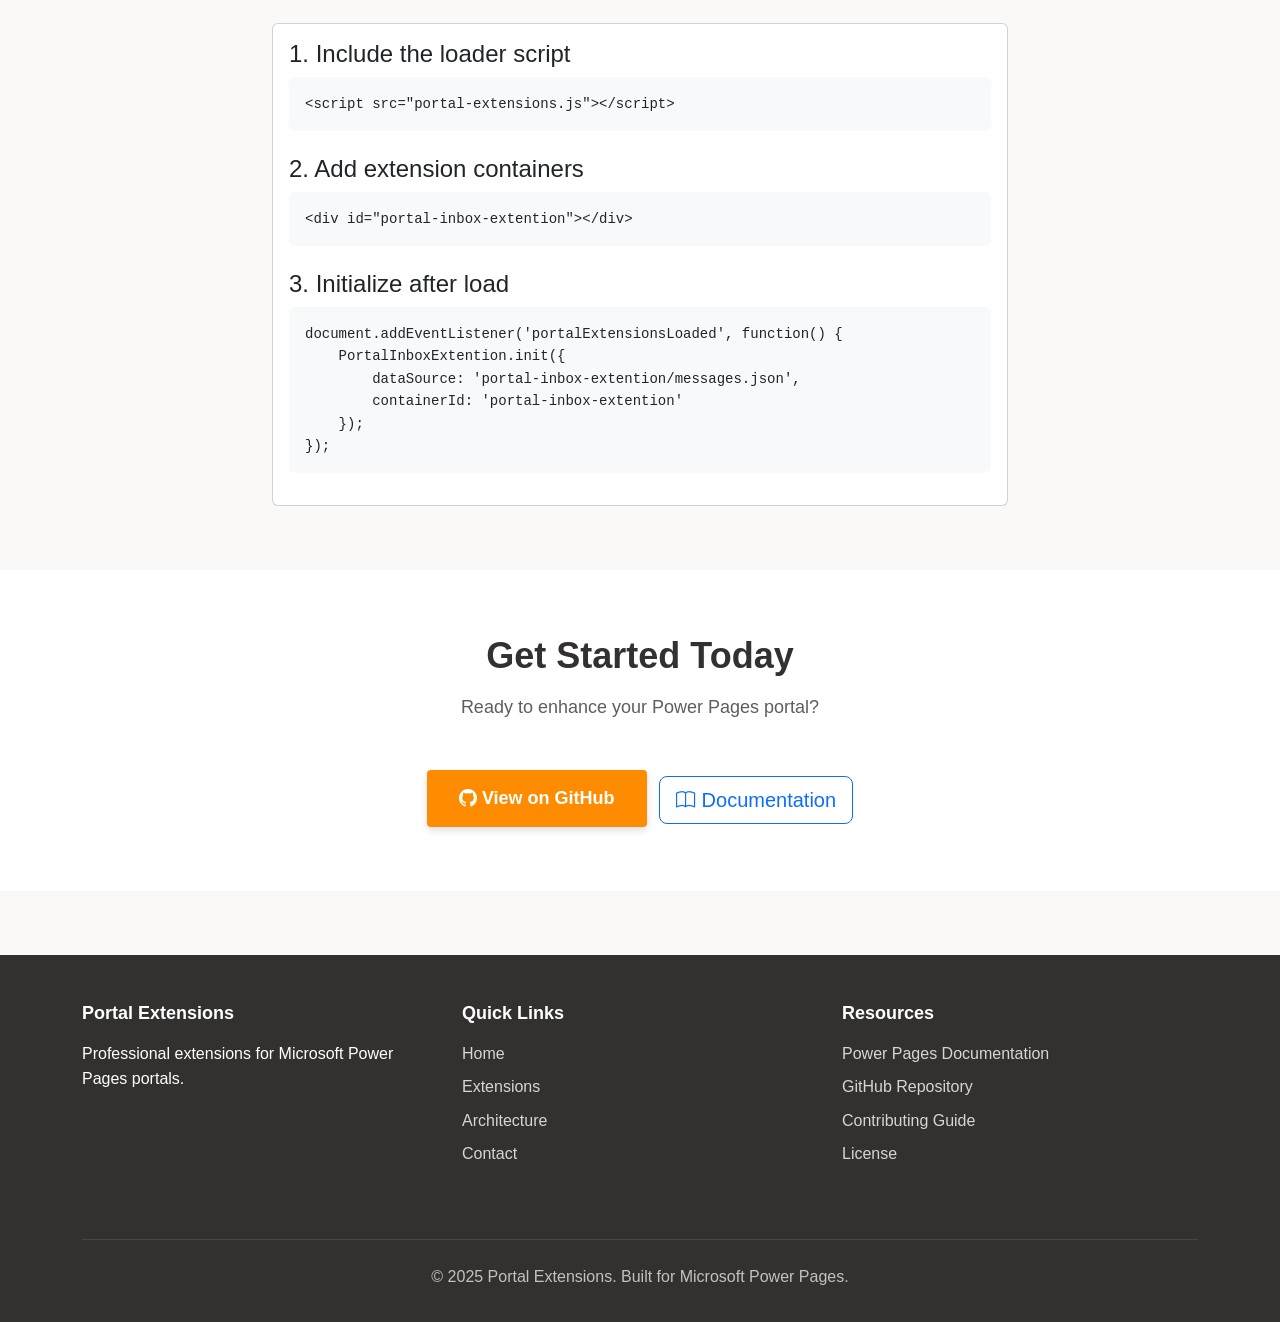
==== commit 0484b9fb: "Add manifest system for portal extension deployment - Added manifest.json to portal-inbox-extention " ====
--- a/portal-demo.html
+++ b/portal-demo.html
@@ -634,7 +634,6 @@
             
             // Initialize Portal Inbox Extension
             PortalInboxExtention.init({
-                enabled: true, // Set to false to disable this extension
                 dataSource: 'portal-inbox-extention/messages.json',
                 containerId: 'portal-inbox-extention',
                 colors: {
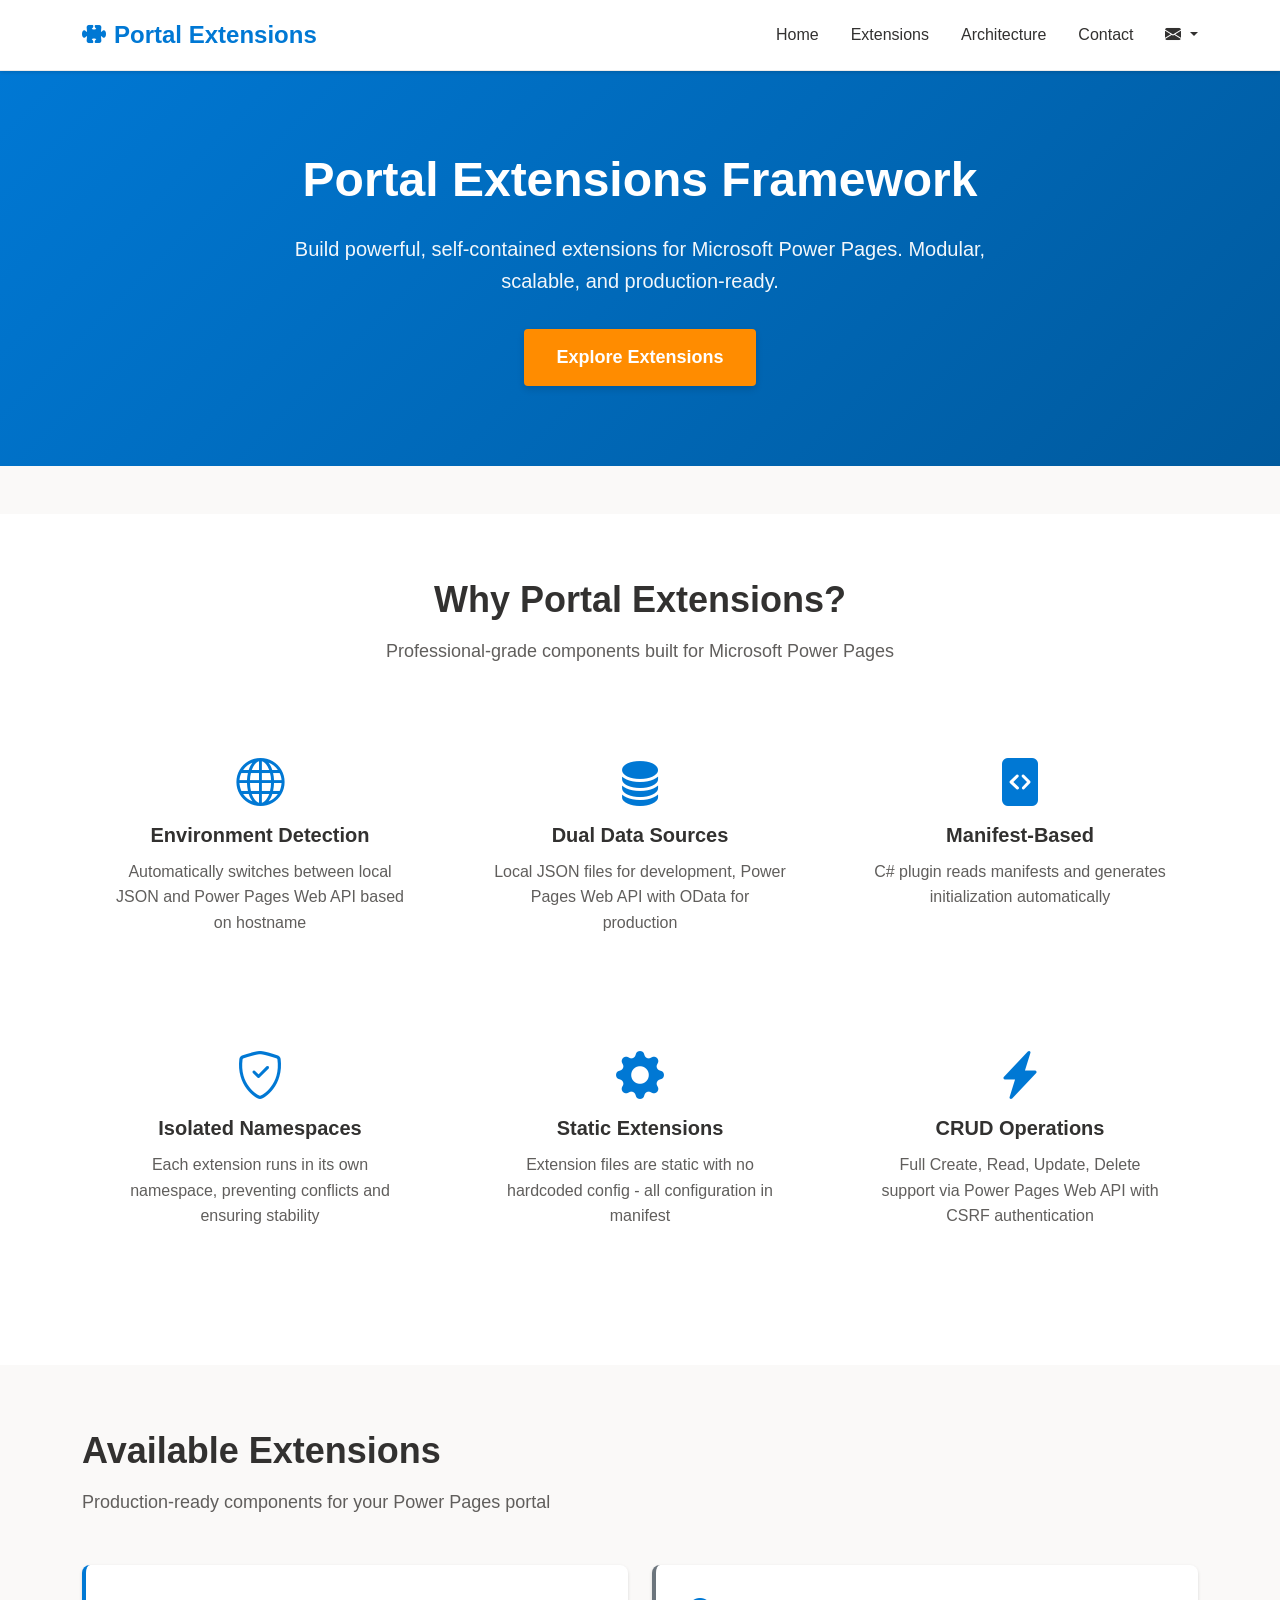
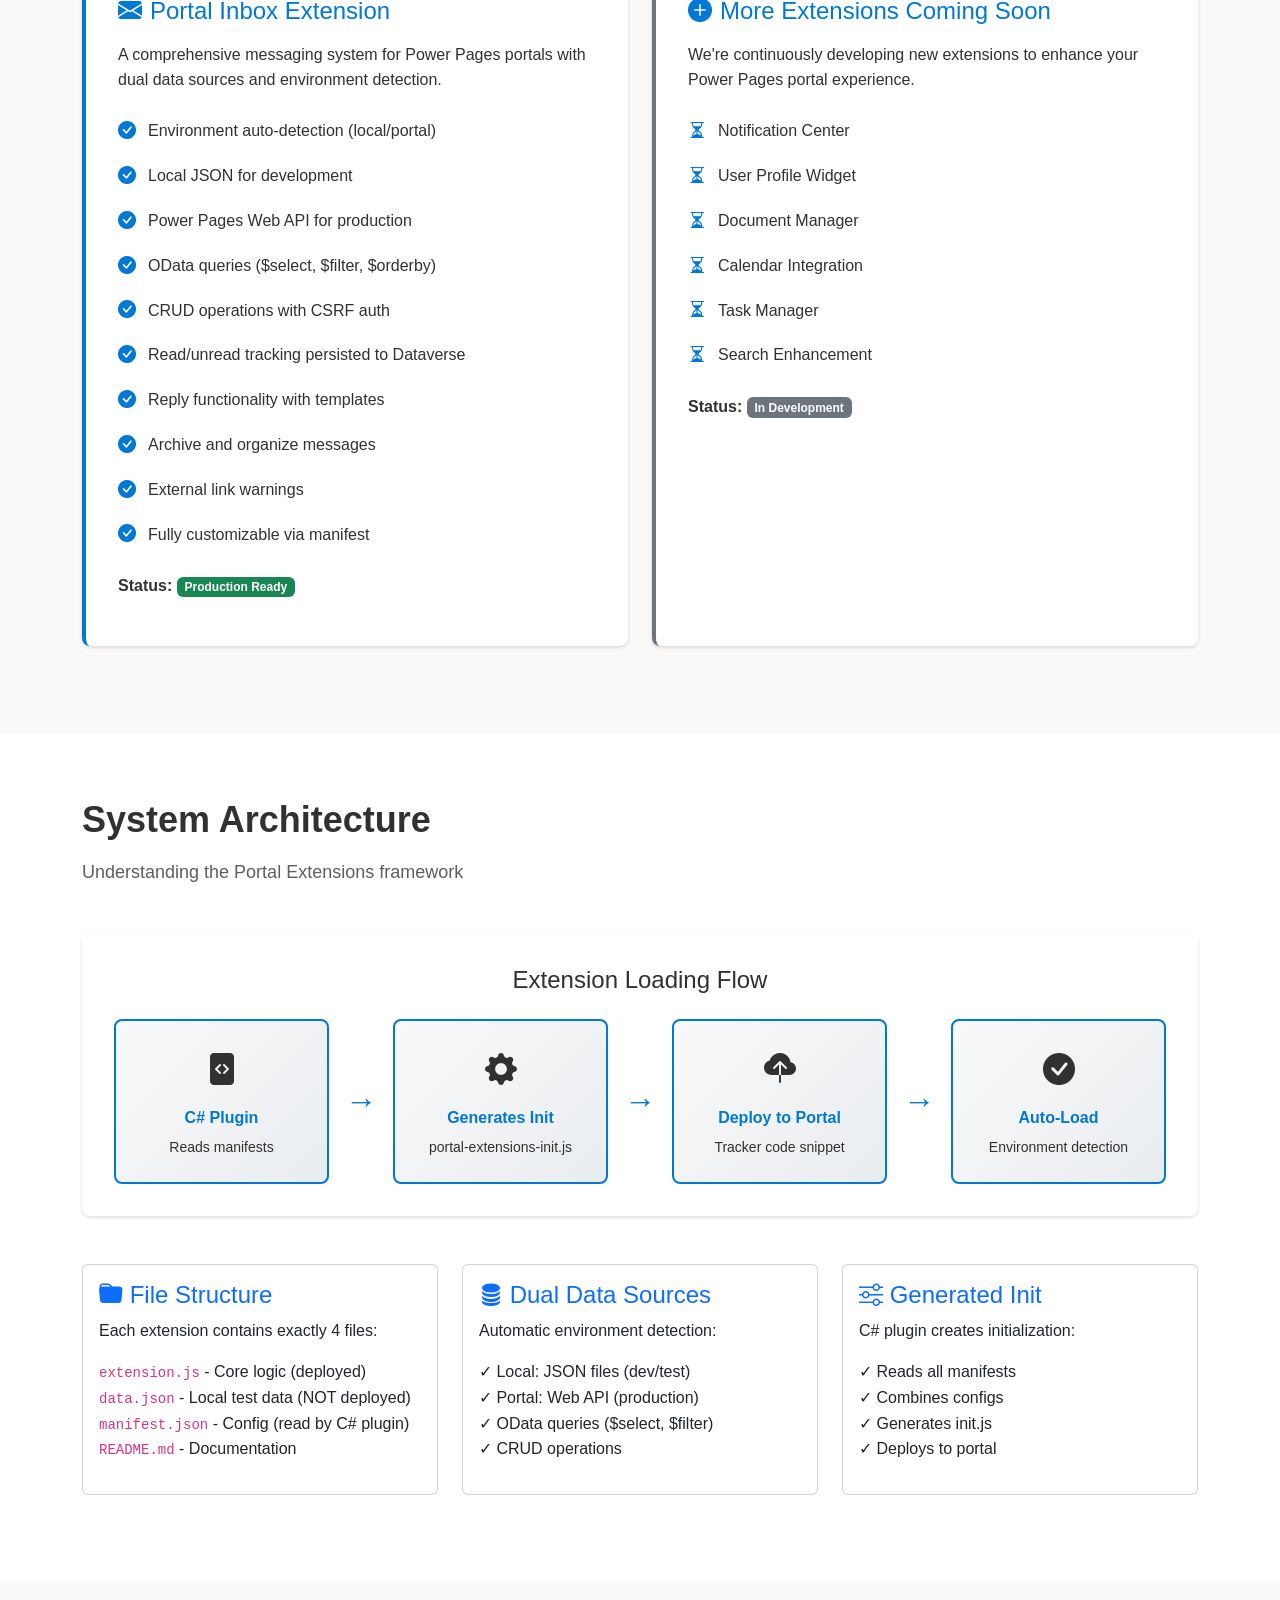
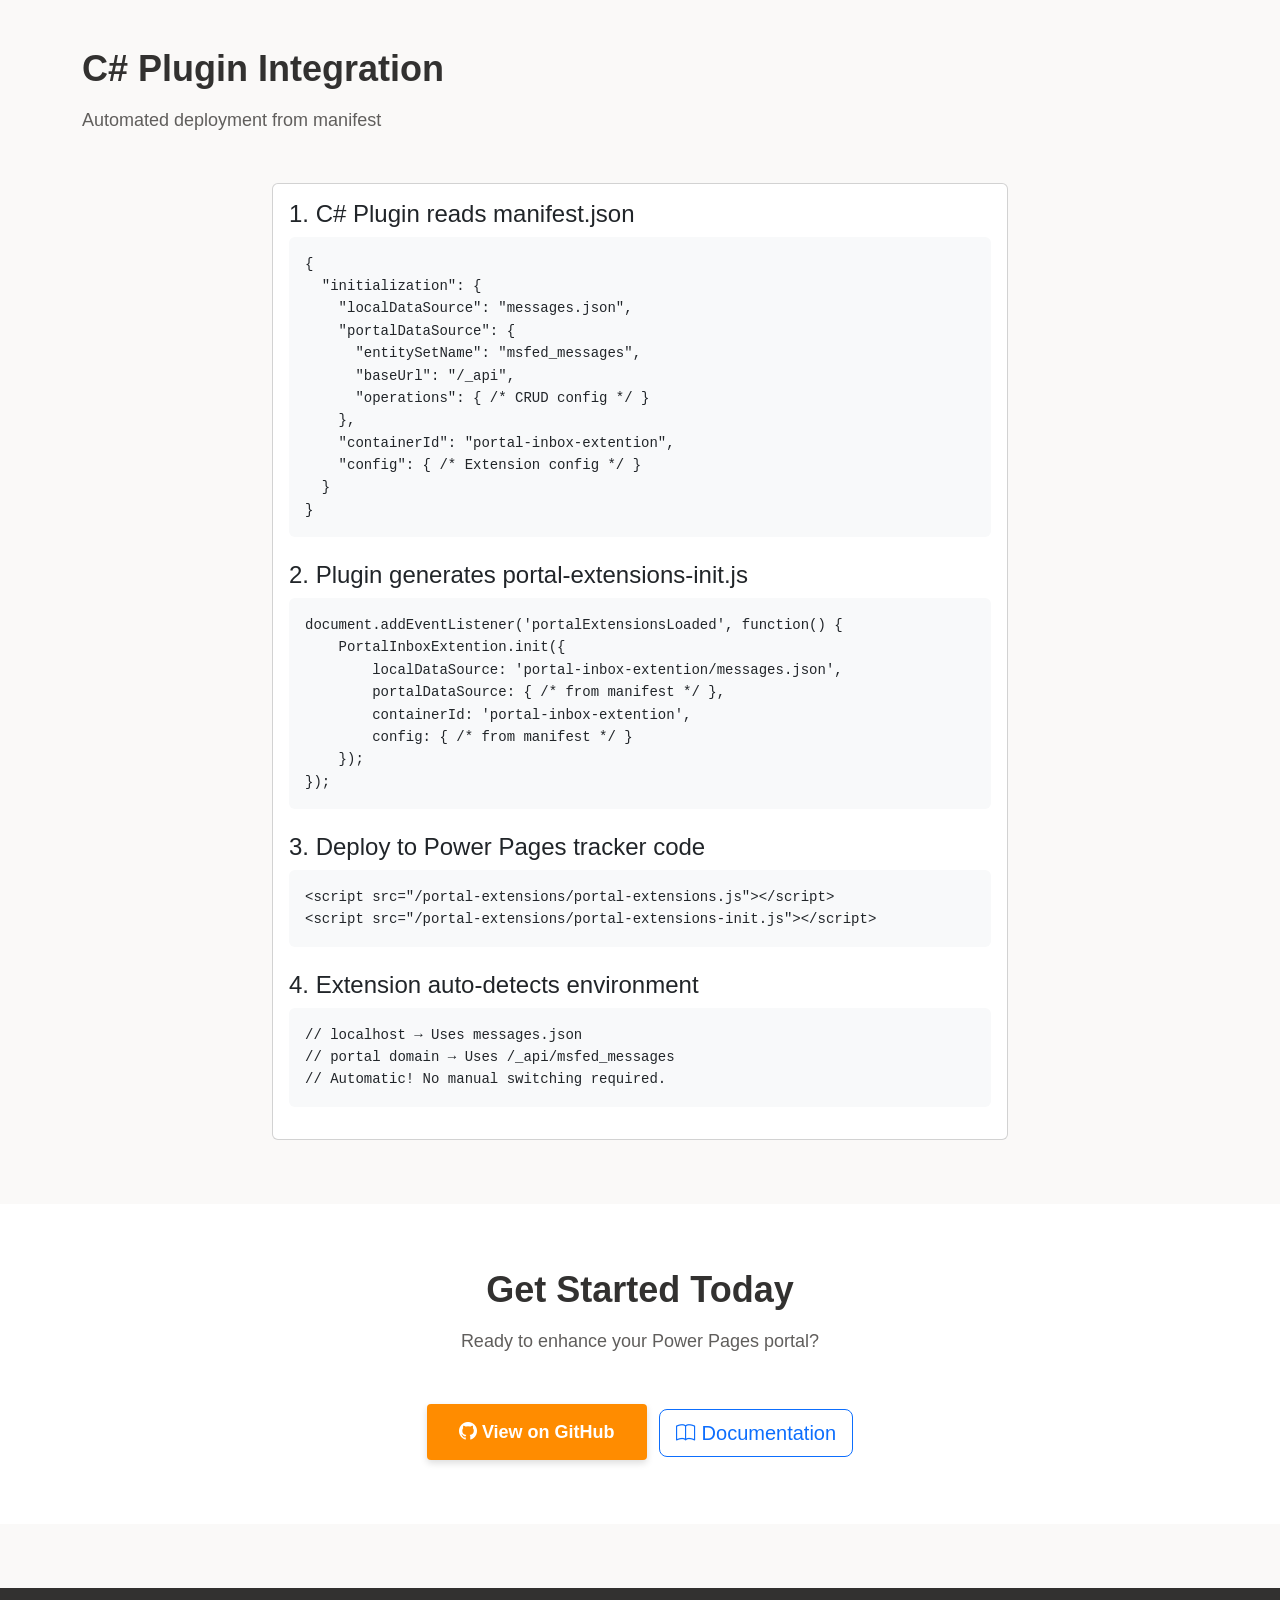
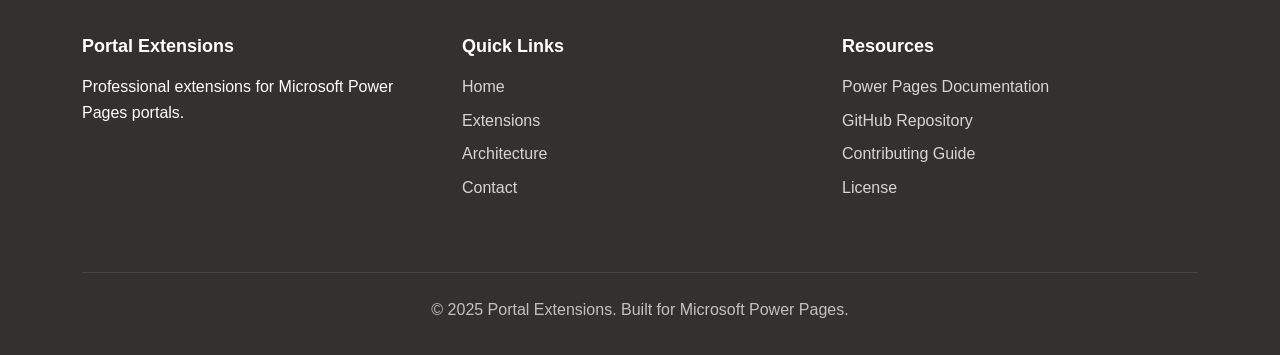
==== commit 741b094f: "Update documentation to reflect latest architecture - Update README.md with environment detection an" ====
--- a/portal-demo.html
+++ b/portal-demo.html
@@ -377,9 +377,23 @@
             <div class="row mt-5">
                 <div class="col-lg-4 col-md-6 mb-4">
                     <div class="feature-item">
-                        <i class="bi bi-lightning-charge-fill"></i>
-                        <h4>Dynamic Loading</h4>
-                        <p>Single loader dynamically imports all extensions on-demand for optimal performance</p>
+                        <i class="bi bi-globe"></i>
+                        <h4>Environment Detection</h4>
+                        <p>Automatically switches between local JSON and Power Pages Web API based on hostname</p>
+                    </div>
+                </div>
+                <div class="col-lg-4 col-md-6 mb-4">
+                    <div class="feature-item">
+                        <i class="bi bi-database-fill"></i>
+                        <h4>Dual Data Sources</h4>
+                        <p>Local JSON files for development, Power Pages Web API with OData for production</p>
+                    </div>
+                </div>
+                <div class="col-lg-4 col-md-6 mb-4">
+                    <div class="feature-item">
+                        <i class="bi bi-file-code-fill"></i>
+                        <h4>Manifest-Based</h4>
+                        <p>C# plugin reads manifests and generates initialization automatically</p>
                     </div>
                 </div>
                 <div class="col-lg-4 col-md-6 mb-4">
@@ -392,29 +406,15 @@
                 <div class="col-lg-4 col-md-6 mb-4">
                     <div class="feature-item">
                         <i class="bi bi-gear-fill"></i>
-                        <h4>Configuration-Based</h4>
-                        <p>All configuration passed during initialization keeps extension files static and reusable</p>
+                        <h4>Static Extensions</h4>
+                        <p>Extension files are static with no hardcoded config - all configuration in manifest</p>
                     </div>
                 </div>
                 <div class="col-lg-4 col-md-6 mb-4">
                     <div class="feature-item">
-                        <i class="bi bi-box-seam"></i>
-                        <h4>Modular Design</h4>
-                        <p>Self-contained extensions with clear separation of concerns and dependencies</p>
-                    </div>
-                </div>
-                <div class="col-lg-4 col-md-6 mb-4">
-                    <div class="feature-item">
-                        <i class="bi bi-globe"></i>
-                        <h4>Localization Ready</h4>
-                        <p>Built-in support for multiple languages and regional customizations</p>
-                    </div>
-                </div>
-                <div class="col-lg-4 col-md-6 mb-4">
-                    <div class="feature-item">
-                        <i class="bi bi-plugin"></i>
-                        <h4>Easy Integration</h4>
-                        <p>Simple setup with Bootstrap 5 compatibility and minimal dependencies</p>
+                        <i class="bi bi-lightning-charge-fill"></i>
+                        <h4>CRUD Operations</h4>
+                        <p>Full Create, Read, Update, Delete support via Power Pages Web API with CSRF authentication</p>
                     </div>
                 </div>
             </div>
@@ -431,15 +431,18 @@
                 <div class="col-lg-6 mb-4">
                     <div class="extension-card">
                         <h3><i class="bi bi-envelope-fill"></i> Portal Inbox Extension</h3>
-                        <p>A comprehensive messaging system for Power Pages portals with real-time notifications and message management.</p>
+                        <p>A comprehensive messaging system for Power Pages portals with dual data sources and environment detection.</p>
                         <ul class="features-list">
-                            <li><i class="bi bi-check-circle-fill"></i> Unread message badges</li>
-                            <li><i class="bi bi-check-circle-fill"></i> Message read/unread tracking</li>
+                            <li><i class="bi bi-check-circle-fill"></i> Environment auto-detection (local/portal)</li>
+                            <li><i class="bi bi-check-circle-fill"></i> Local JSON for development</li>
+                            <li><i class="bi bi-check-circle-fill"></i> Power Pages Web API for production</li>
+                            <li><i class="bi bi-check-circle-fill"></i> OData queries ($select, $filter, $orderby)</li>
+                            <li><i class="bi bi-check-circle-fill"></i> CRUD operations with CSRF auth</li>
+                            <li><i class="bi bi-check-circle-fill"></i> Read/unread tracking persisted to Dataverse</li>
                             <li><i class="bi bi-check-circle-fill"></i> Reply functionality with templates</li>
                             <li><i class="bi bi-check-circle-fill"></i> Archive and organize messages</li>
                             <li><i class="bi bi-check-circle-fill"></i> External link warnings</li>
-                            <li><i class="bi bi-check-circle-fill"></i> Custom events for integration</li>
-                            <li><i class="bi bi-check-circle-fill"></i> Fully customizable UI text and icons</li>
+                            <li><i class="bi bi-check-circle-fill"></i> Fully customizable via manifest</li>
                         </ul>
                         <p class="mt-3"><strong>Status:</strong> <span class="badge bg-success">Production Ready</span></p>
                     </div>
@@ -475,26 +478,26 @@
                 <div class="architecture-flow">
                     <div class="architecture-box">
                         <i class="bi bi-file-code-fill"></i>
-                        <h4>portal-demo.html</h4>
-                        <p class="small mb-0">Main page loads</p>
+                        <h4>C# Plugin</h4>
+                        <p class="small mb-0">Reads manifests</p>
                     </div>
                     <div class="architecture-arrow">→</div>
                     <div class="architecture-box">
-                        <i class="bi bi-cloud-download-fill"></i>
-                        <h4>portal-extensions.js</h4>
-                        <p class="small mb-0">Loader script</p>
+                        <i class="bi bi-gear-fill"></i>
+                        <h4>Generates Init</h4>
+                        <p class="small mb-0">portal-extensions-init.js</p>
                     </div>
                     <div class="architecture-arrow">→</div>
                     <div class="architecture-box">
-                        <i class="bi bi-boxes"></i>
-                        <h4>Extension Files</h4>
-                        <p class="small mb-0">Dynamic import</p>
+                        <i class="bi bi-cloud-upload-fill"></i>
+                        <h4>Deploy to Portal</h4>
+                        <p class="small mb-0">Tracker code snippet</p>
                     </div>
                     <div class="architecture-arrow">→</div>
                     <div class="architecture-box">
                         <i class="bi bi-check-circle-fill"></i>
-                        <h4>Initialize</h4>
-                        <p class="small mb-0">Configure & run</p>
+                        <h4>Auto-Load</h4>
+                        <p class="small mb-0">Environment detection</p>
                     </div>
                 </div>
             </div>
@@ -504,10 +507,11 @@
                     <div class="card h-100">
                         <div class="card-body">
                             <h4 class="text-primary"><i class="bi bi-folder-fill"></i> File Structure</h4>
-                            <p>Each extension contains exactly 3 files:</p>
+                            <p>Each extension contains exactly 4 files:</p>
                             <ul class="list-unstyled">
-                                <li><code>extension.js</code> - Core logic</li>
-                                <li><code>data.json</code> - Sample data</li>
+                                <li><code>extension.js</code> - Core logic (deployed)</li>
+                                <li><code>data.json</code> - Local test data (NOT deployed)</li>
+                                <li><code>manifest.json</code> - Config (read by C# plugin)</li>
                                 <li><code>README.md</code> - Documentation</li>
                             </ul>
                         </div>
@@ -516,12 +520,13 @@
                 <div class="col-md-4 mb-4">
                     <div class="card h-100">
                         <div class="card-body">
-                            <h4 class="text-primary"><i class="bi bi-code-square"></i> Static Extensions</h4>
-                            <p>Extension JS files are completely static:</p>
+                            <h4 class="text-primary"><i class="bi bi-database-fill"></i> Dual Data Sources</h4>
+                            <p>Automatic environment detection:</p>
                             <ul class="list-unstyled">
-                                <li>✓ No hardcoded config</li>
-                                <li>✓ Reusable across sites</li>
-                                <li>✓ Version control friendly</li>
+                                <li>✓ Local: JSON files (dev/test)</li>
+                                <li>✓ Portal: Web API (production)</li>
+                                <li>✓ OData queries ($select, $filter)</li>
+                                <li>✓ CRUD operations</li>
                             </ul>
                         </div>
                     </div>
@@ -529,12 +534,13 @@
                 <div class="col-md-4 mb-4">
                     <div class="card h-100">
                         <div class="card-body">
-                            <h4 class="text-primary"><i class="bi bi-sliders"></i> Configuration</h4>
-                            <p>All config passed at runtime:</p>
+                            <h4 class="text-primary"><i class="bi bi-sliders"></i> Generated Init</h4>
+                            <p>C# plugin creates initialization:</p>
                             <ul class="list-unstyled">
-                                <li>✓ Text & translations</li>
-                                <li>✓ Icons & styling</li>
-                                <li>✓ Feature flags</li>
+                                <li>✓ Reads all manifests</li>
+                                <li>✓ Combines configs</li>
+                                <li>✓ Generates init.js</li>
+                                <li>✓ Deploys to portal</li>
                             </ul>
                         </div>
                     </div>
@@ -546,26 +552,45 @@
     <!-- Integration Section -->
     <section class="content-section">
         <div class="container">
-            <h2 class="section-title">Quick Integration</h2>
-            <p class="section-subtitle">Get started in minutes</p>
+            <h2 class="section-title">C# Plugin Integration</h2>
+            <p class="section-subtitle">Automated deployment from manifest</p>
             
             <div class="row">
                 <div class="col-lg-8 offset-lg-2">
                     <div class="card">
                         <div class="card-body">
-                            <h4>1. Include the loader script</h4>
-                            <pre class="bg-light p-3 rounded"><code>&lt;script src="portal-extensions.js"&gt;&lt;/script&gt;</code></pre>
+                            <h4>1. C# Plugin reads manifest.json</h4>
+                            <pre class="bg-light p-3 rounded"><code>{
+  "initialization": {
+    "localDataSource": "messages.json",
+    "portalDataSource": {
+      "entitySetName": "msfed_messages",
+      "baseUrl": "/_api",
+      "operations": { /* CRUD config */ }
+    },
+    "containerId": "portal-inbox-extention",
+    "config": { /* Extension config */ }
+  }
+}</code></pre>
                             
-                            <h4 class="mt-4">2. Add extension containers</h4>
-                            <pre class="bg-light p-3 rounded"><code>&lt;div id="portal-inbox-extention"&gt;&lt;/div&gt;</code></pre>
-                            
-                            <h4 class="mt-4">3. Initialize after load</h4>
+                            <h4 class="mt-4">2. Plugin generates portal-extensions-init.js</h4>
                             <pre class="bg-light p-3 rounded"><code>document.addEventListener('portalExtensionsLoaded', function() {
     PortalInboxExtention.init({
-        dataSource: 'portal-inbox-extention/messages.json',
-        containerId: 'portal-inbox-extention'
+        localDataSource: 'portal-inbox-extention/messages.json',
+        portalDataSource: { /* from manifest */ },
+        containerId: 'portal-inbox-extention',
+        config: { /* from manifest */ }
     });
 });</code></pre>
+                            
+                            <h4 class="mt-4">3. Deploy to Power Pages tracker code</h4>
+                            <pre class="bg-light p-3 rounded"><code>&lt;script src="/portal-extensions/portal-extensions.js"&gt;&lt;/script&gt;
+&lt;script src="/portal-extensions/portal-extensions-init.js"&gt;&lt;/script&gt;</code></pre>
+
+                            <h4 class="mt-4">4. Extension auto-detects environment</h4>
+                            <pre class="bg-light p-3 rounded"><code>// localhost → Uses messages.json
+// portal domain → Uses /_api/msfed_messages
+// Automatic! No manual switching required.</code></pre>
                         </div>
                     </div>
                 </div>
@@ -625,65 +650,6 @@
     
     <!-- Portal Extensions Loader -->
     <script src="portal-extensions.js"></script>
-    
-    <!-- Initialize Extensions -->
-    <script>
-        // Wait for all extensions to load
-        document.addEventListener('portalExtensionsLoaded', function() {
-            console.log('All portal extensions loaded successfully');
-            
-            // Initialize Portal Inbox Extension
-            PortalInboxExtention.init({
-                dataSource: 'portal-inbox-extention/messages.json',
-                containerId: 'portal-inbox-extention',
-                colors: {
-                    // Customize colors to match your site branding
-                    avatarGradientStart: '#0078d4',
-                    avatarGradientEnd: '#005a9e',
-                    headerGradientStart: '#0078d4',
-                    headerGradientEnd: '#005a9e',
-                    primaryColor: '#0078d4',
-                    badgeBackground: '#dc3545'
-                    // See README for all available color options
-                },
-                config: {
-                    text: {
-                        inboxLabel: 'Messages',
-                        headerText: 'Inbox',
-                        noMessagesText: 'No messages',
-                        viewAllLabel: 'View All Messages',
-                        fromLabel: 'From:',
-                        subjectLabel: 'Subject:',
-                        replyLabel: 'Reply',
-                        archiveLabel: 'Archive',
-                        markReadLabel: 'Mark as Read',
-                        markUnreadLabel: 'Mark as Unread',
-                        externalLinkWarning: 'This link will open in a new window. Continue?'
-                    },
-                    icons: {
-                        inbox: 'bi-envelope-fill',
-                        unread: 'bi-circle-fill',
-                        read: 'bi-circle',
-                        reply: 'bi-reply-fill',
-                        archive: 'bi-archive-fill',
-                        externalLink: 'bi-box-arrow-up-right'
-                    },
-                    styles: {
-                        badgeClass: 'bg-danger',
-                        primaryColor: '#0078d4',
-                        hoverColor: '#f1f5f9'
-                    },
-                    features: {
-                        enableReplies: true,
-                        enableArchive: true,
-                        enableMarkRead: true,
-                        enableExternalLinkWarning: true,
-                        autoRefresh: false,
-                        refreshInterval: 30000
-                    }
-                }
-            });
-        });
-    </script>
+    <script src="portal-extensions-init.js"></script>
 </body>
 </html>
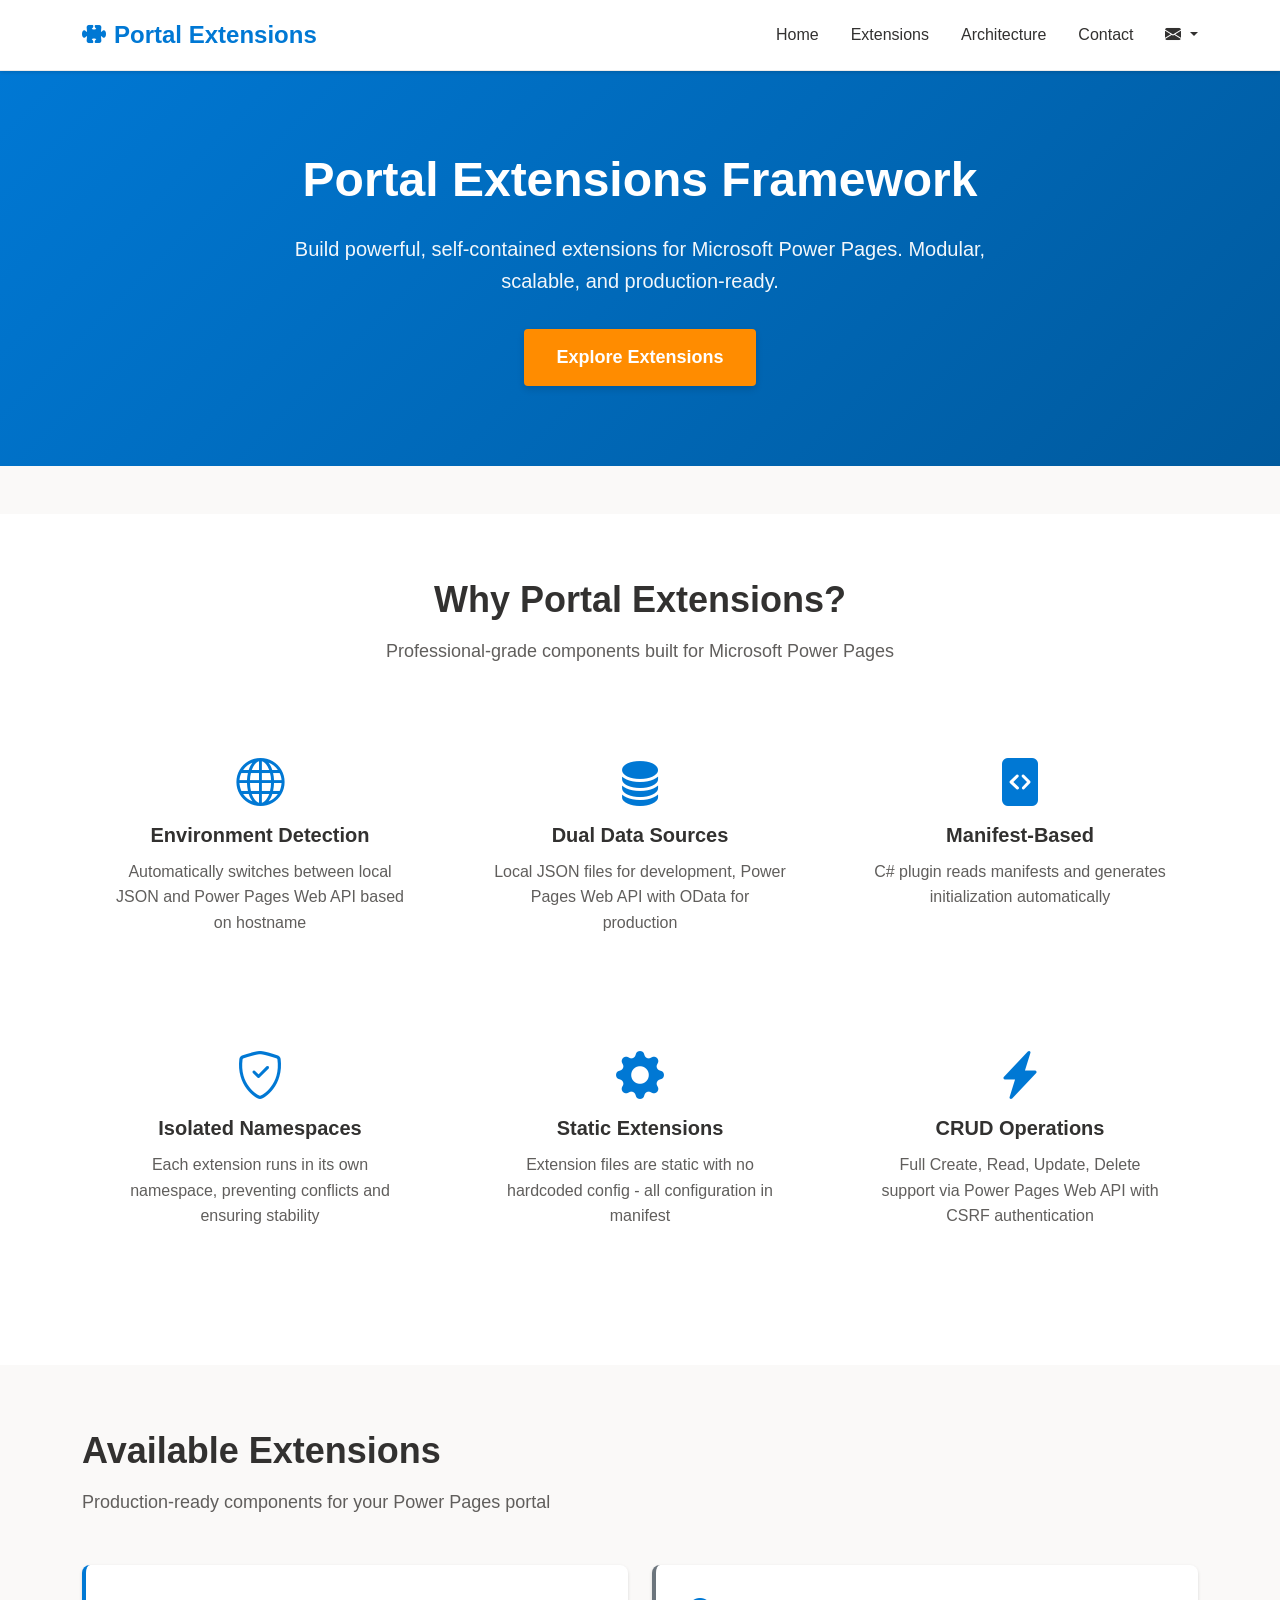
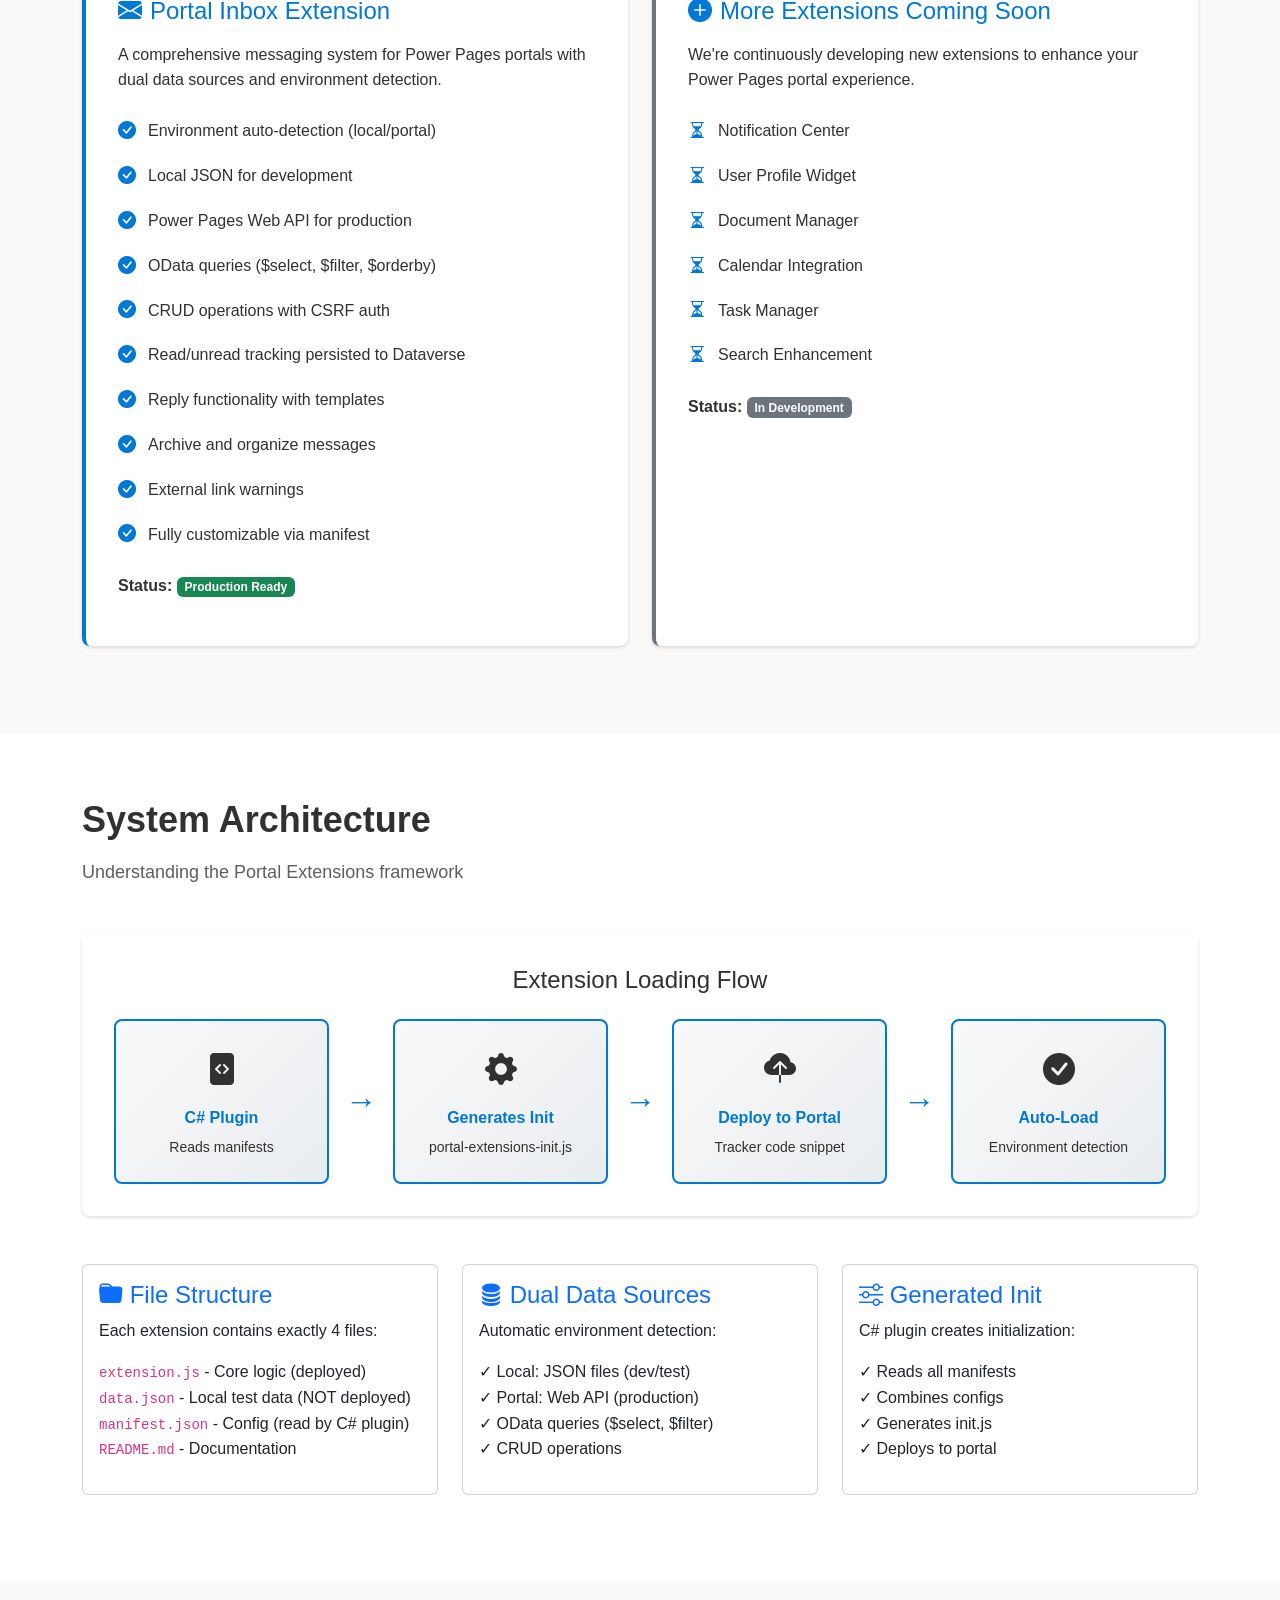
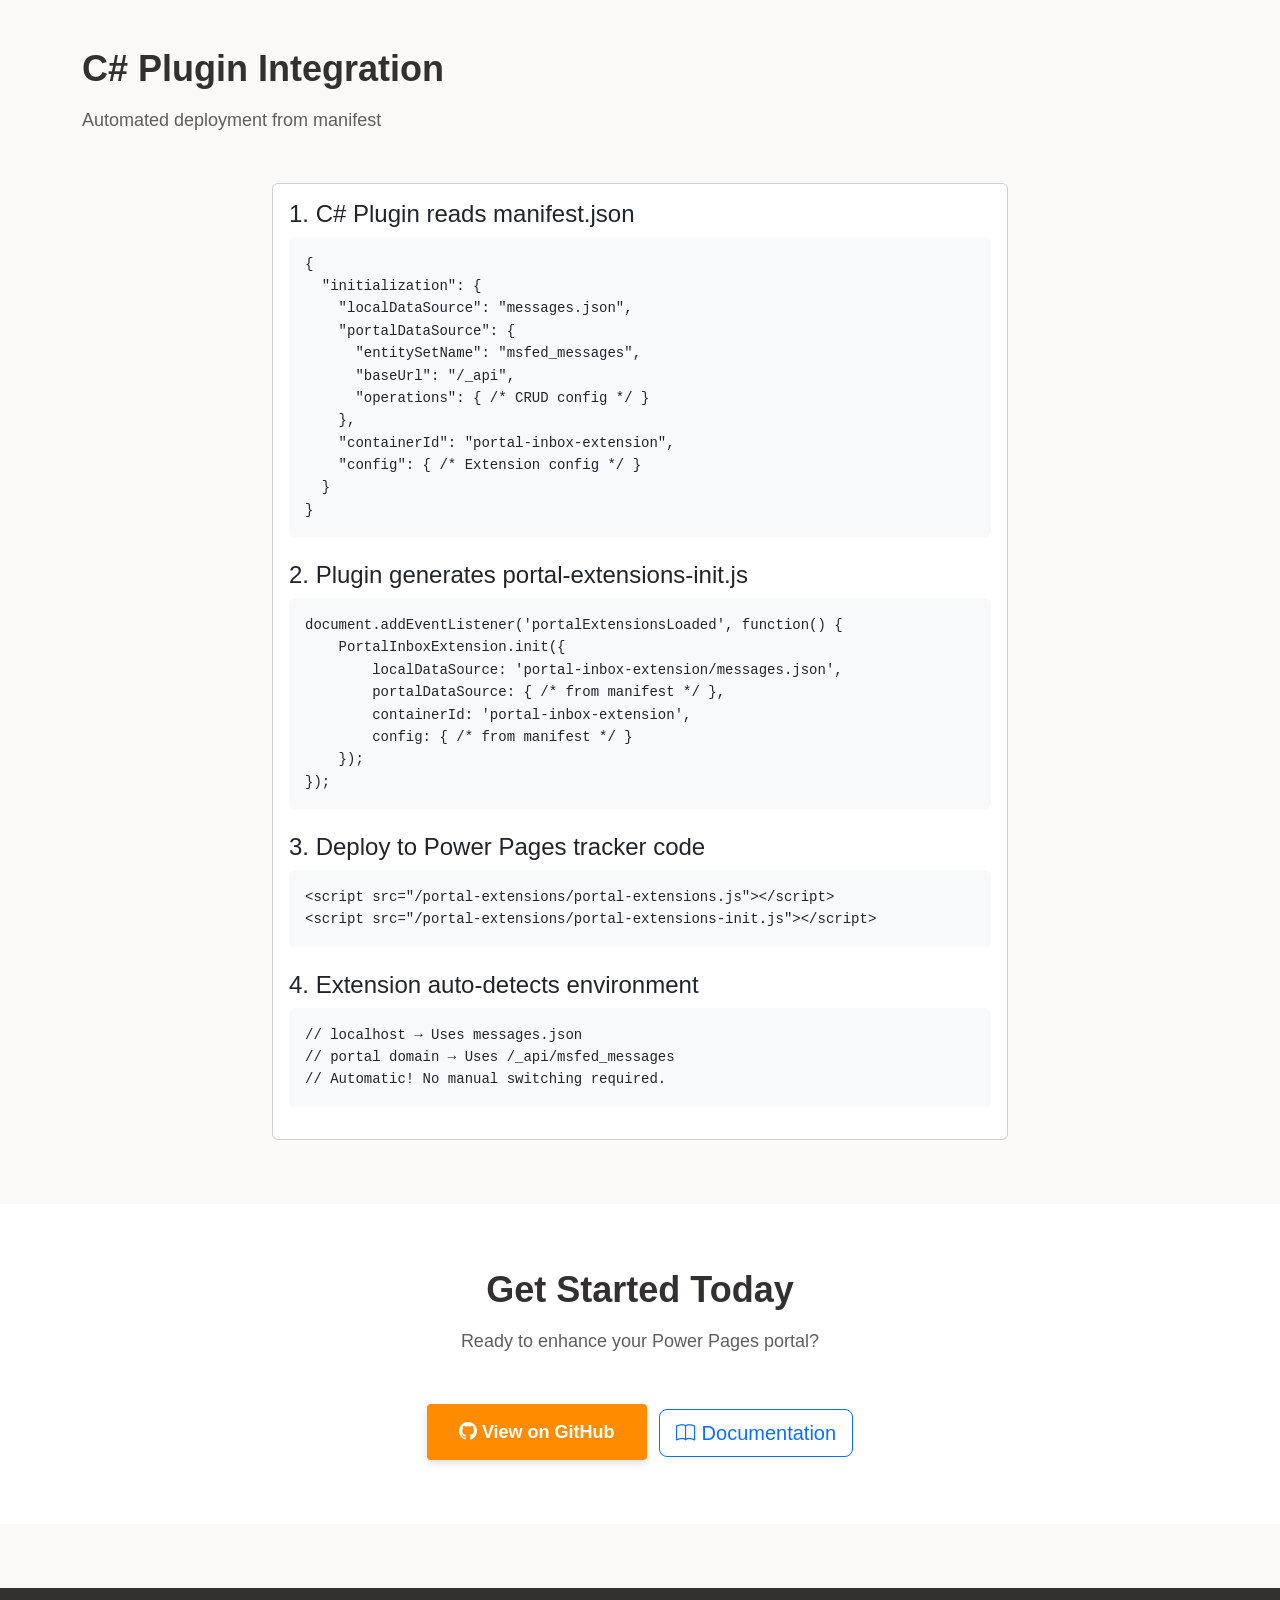
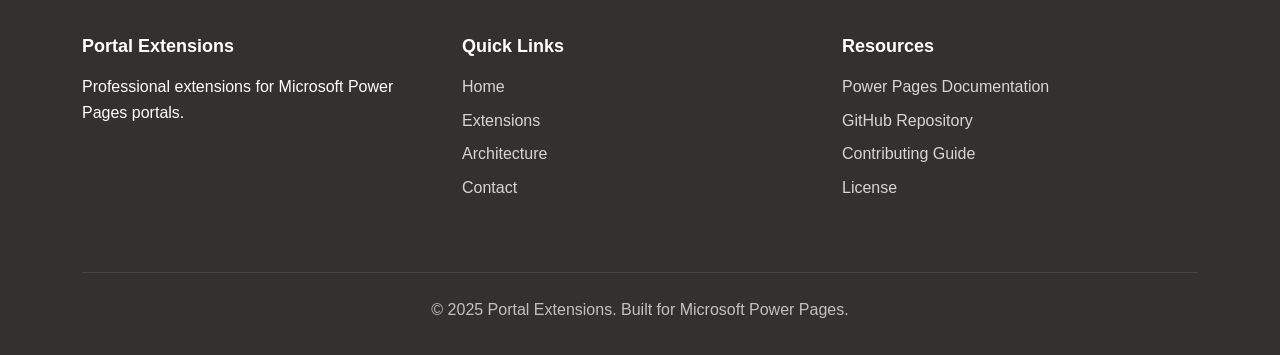
==== commit 48507d69: "Fix typo: rename portal-inbox-extention to portal-inbox-extension and update all references" ====
--- a/portal-demo.html
+++ b/portal-demo.html
@@ -348,7 +348,7 @@
                     <li><a href="#architecture">Architecture</a></li>
                     <li><a href="#contact">Contact</a></li>
                     <li class="utility-nav">
-                        <div id="portal-inbox-extention"></div>
+                        <div id="portal-inbox-extension"></div>
                     </li>
                 </ul>
             </nav>
@@ -568,17 +568,17 @@
       "baseUrl": "/_api",
       "operations": { /* CRUD config */ }
     },
-    "containerId": "portal-inbox-extention",
+    "containerId": "portal-inbox-extension",
     "config": { /* Extension config */ }
   }
 }</code></pre>
                             
                             <h4 class="mt-4">2. Plugin generates portal-extensions-init.js</h4>
                             <pre class="bg-light p-3 rounded"><code>document.addEventListener('portalExtensionsLoaded', function() {
-    PortalInboxExtention.init({
-        localDataSource: 'portal-inbox-extention/messages.json',
+    PortalInboxExtension.init({
+        localDataSource: 'portal-inbox-extension/messages.json',
         portalDataSource: { /* from manifest */ },
-        containerId: 'portal-inbox-extention',
+        containerId: 'portal-inbox-extension',
         config: { /* from manifest */ }
     });
 });</code></pre>
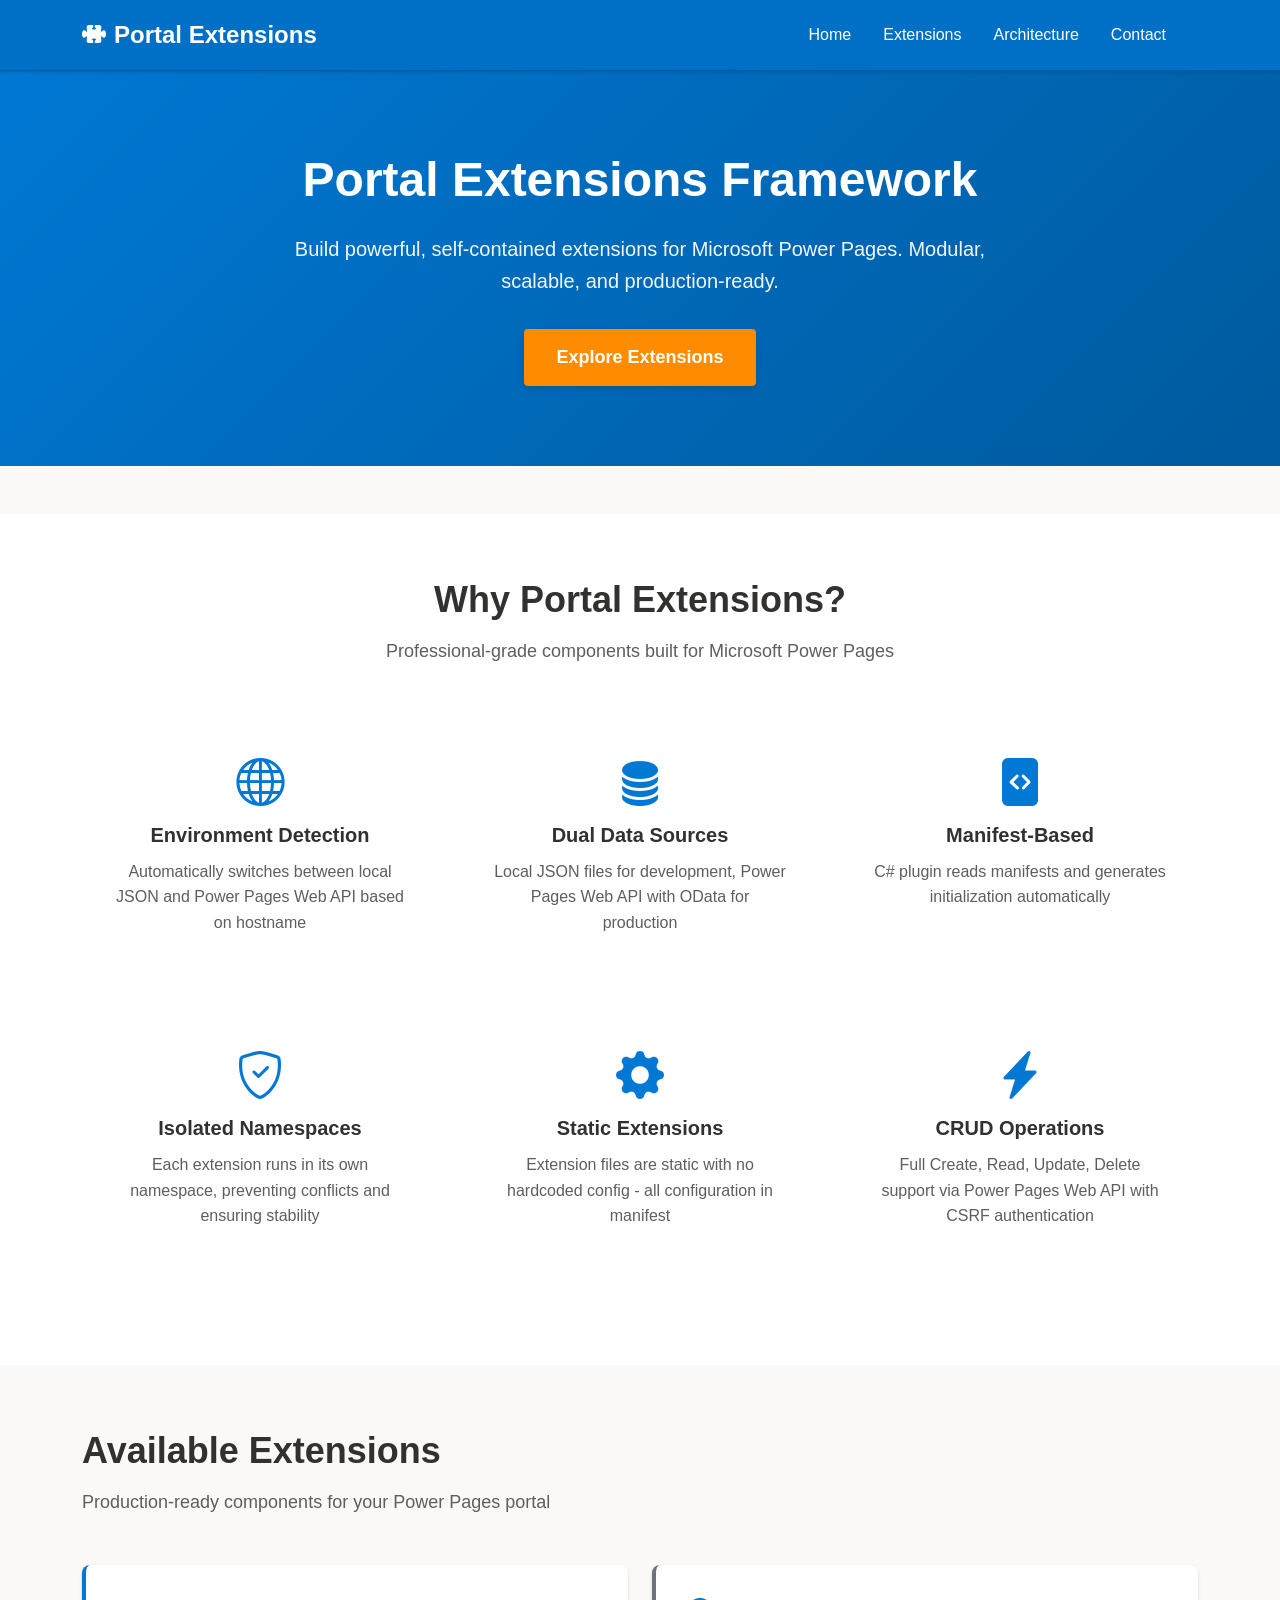
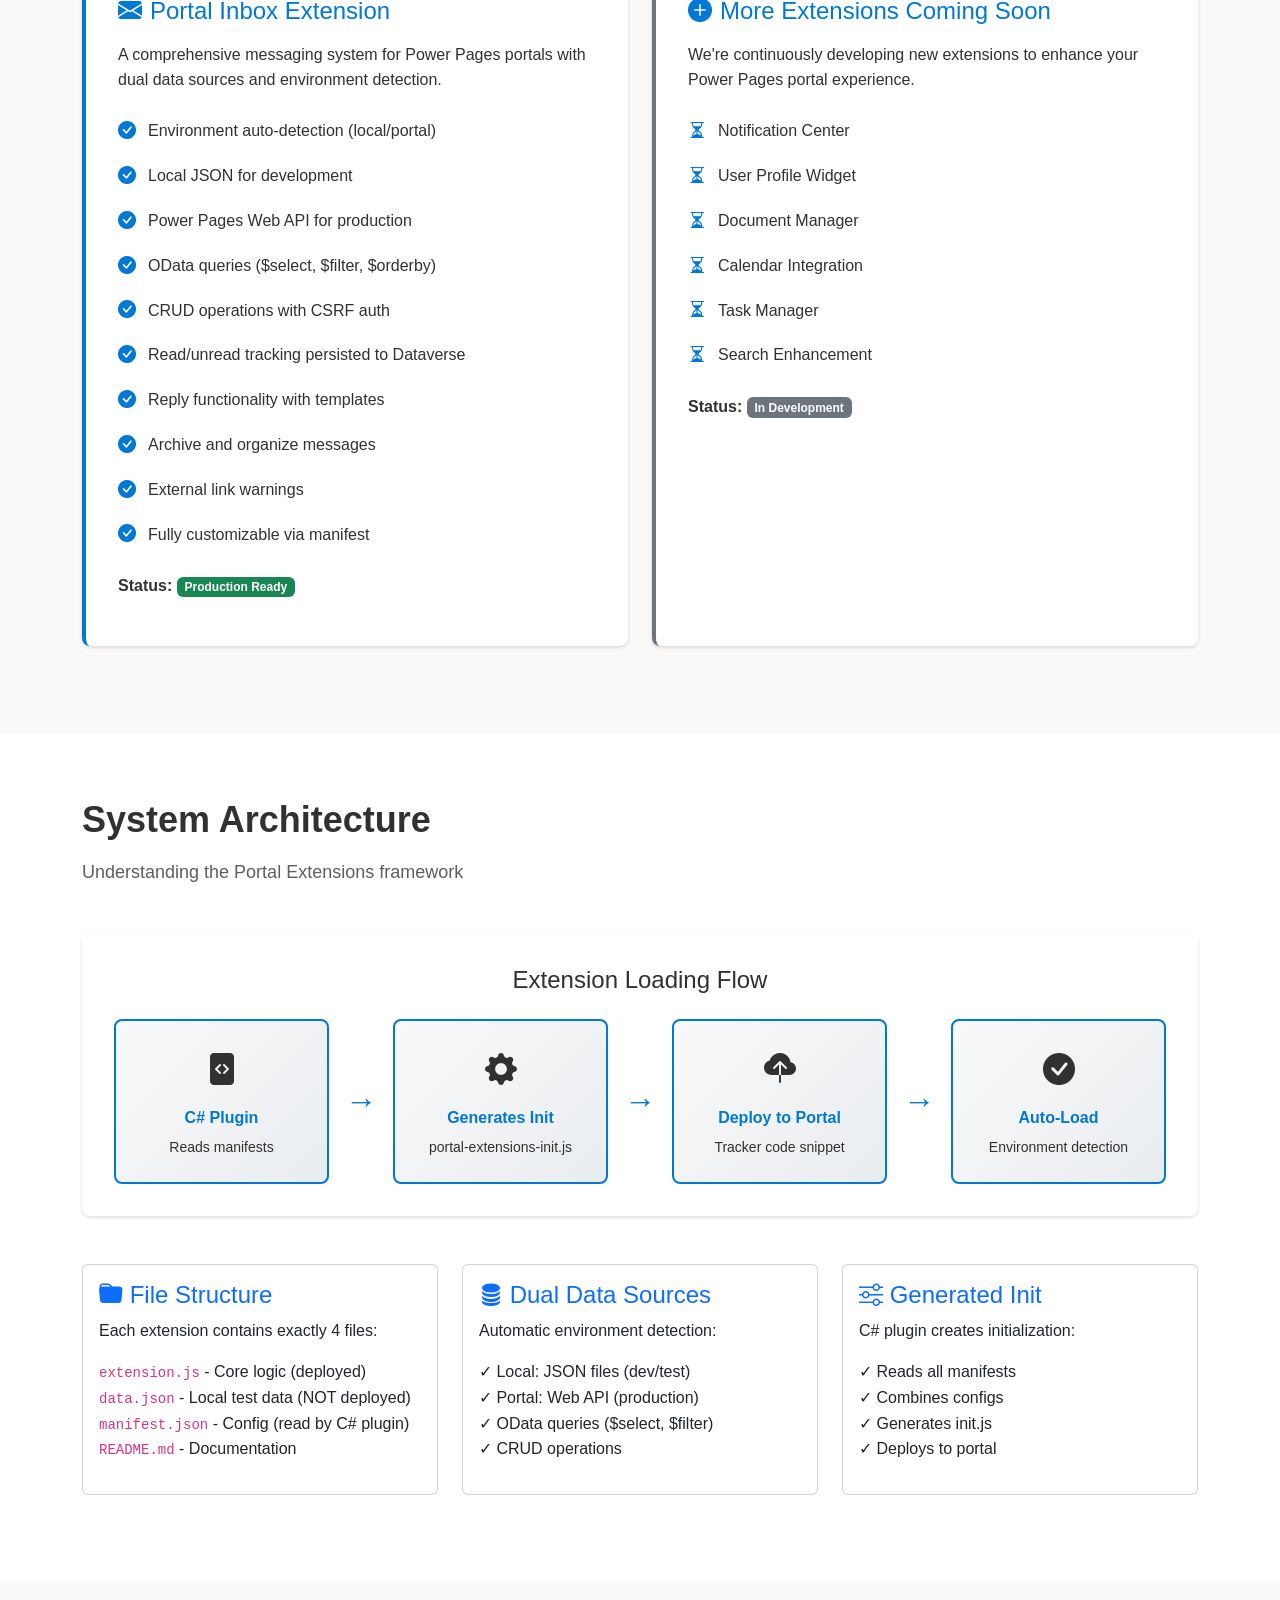
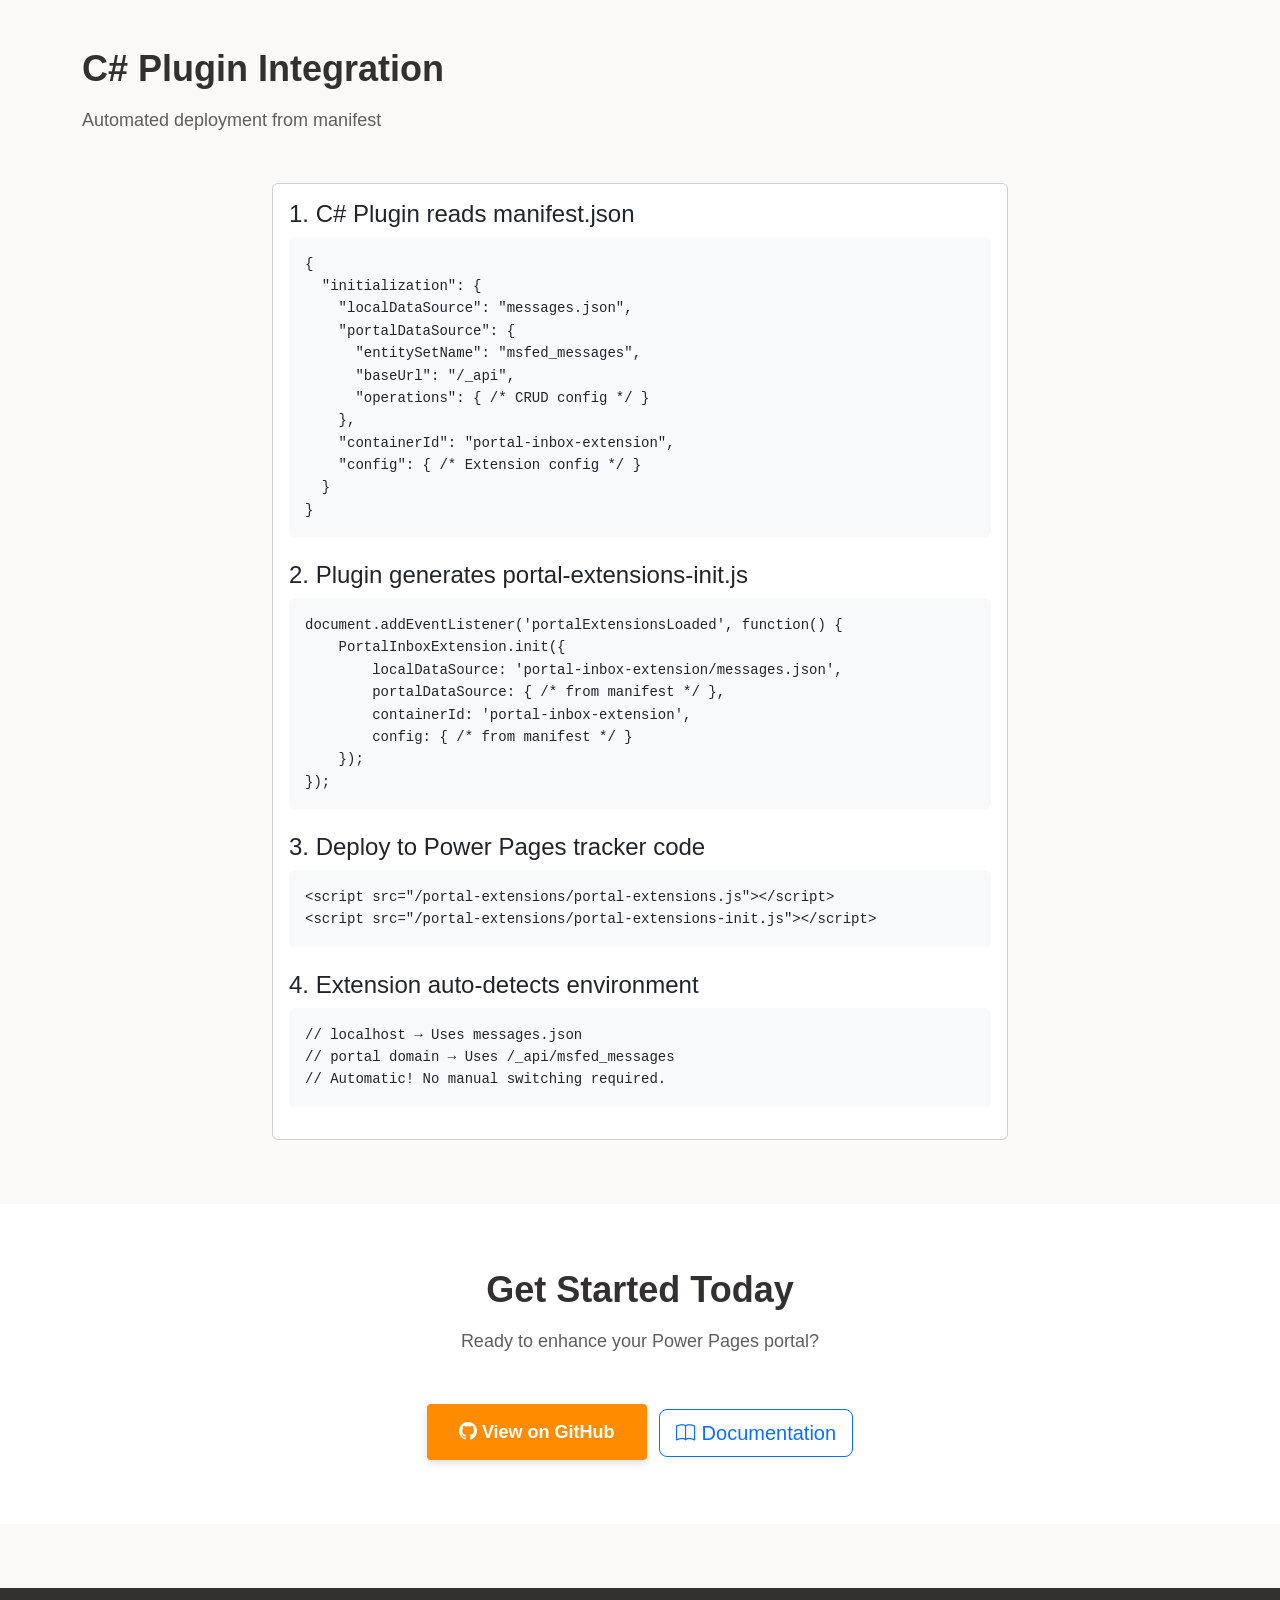
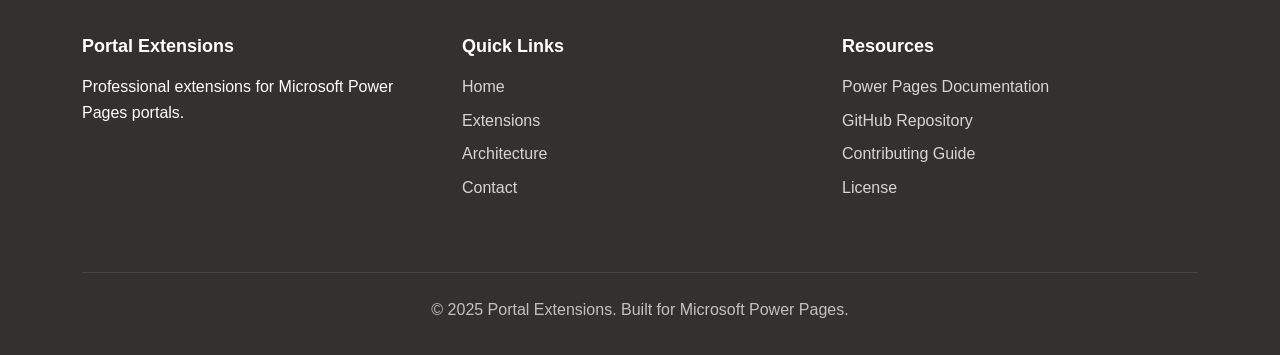
==== commit c16a460b: "Add navbar styling and color configuration - Add 10px right margin to inbox extension container - Up" ====
--- a/portal-demo.html
+++ b/portal-demo.html
@@ -42,8 +42,8 @@
 
         /* Header Styles */
         .site-header {
-            background-color: var(--bg-white);
-            border-bottom: 1px solid var(--border-color);
+            background-color: #0070c6;
+            border-bottom: 1px solid #005a9e;
             padding: 1rem 0;
             position: sticky;
             top: 0;
@@ -60,7 +60,7 @@
         .site-logo {
             font-size: 1.5rem;
             font-weight: 600;
-            color: var(--primary-blue);
+            color: #ffffff;
             text-decoration: none;
             display: flex;
             align-items: center;
@@ -68,7 +68,7 @@
         }
 
         .site-logo:hover {
-            color: var(--primary-dark);
+            color: #e6f3ff;
         }
 
         .main-nav {
@@ -80,14 +80,14 @@
         }
 
         .main-nav a {
-            color: var(--text-primary);
+            color: #ffffff;
             text-decoration: none;
             font-weight: 500;
             transition: color 0.2s;
         }
 
         .main-nav a:hover {
-            color: var(--primary-blue);
+            color: #e6f3ff;
         }
 
         .utility-nav {
